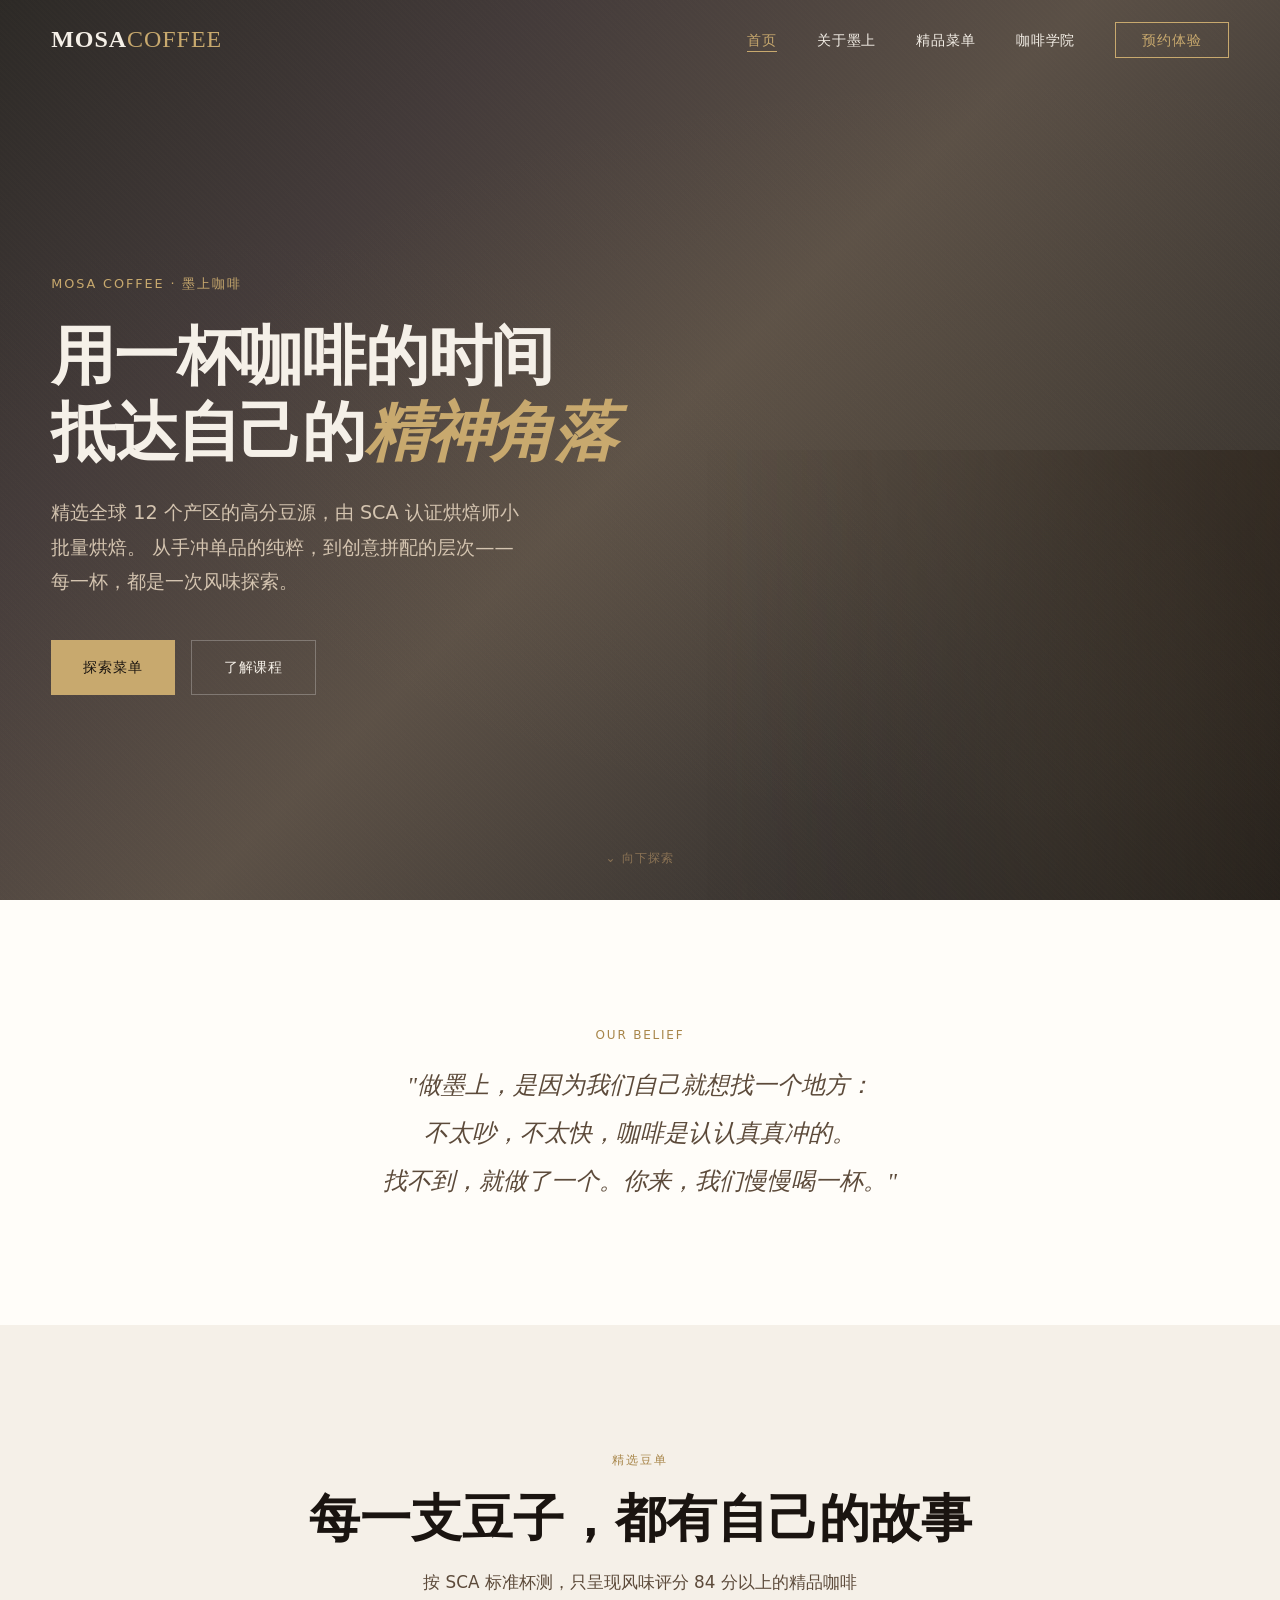
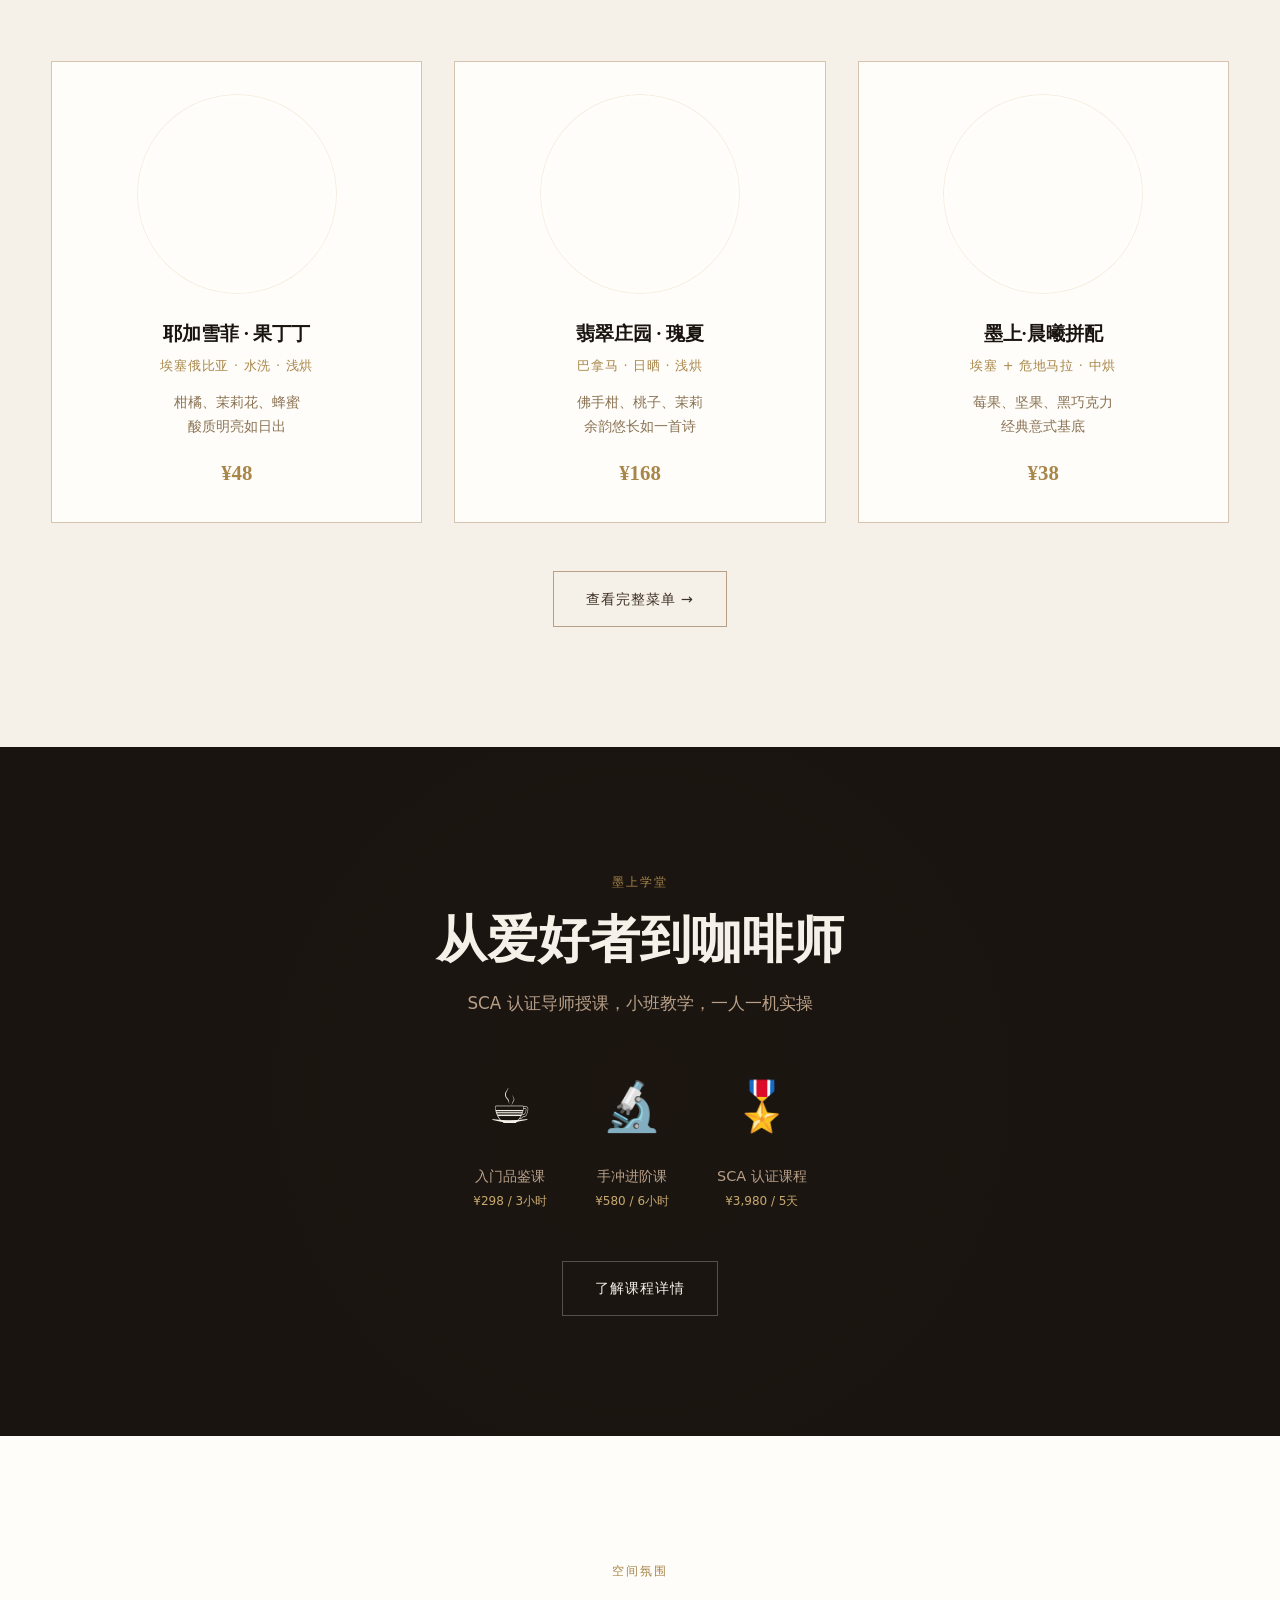
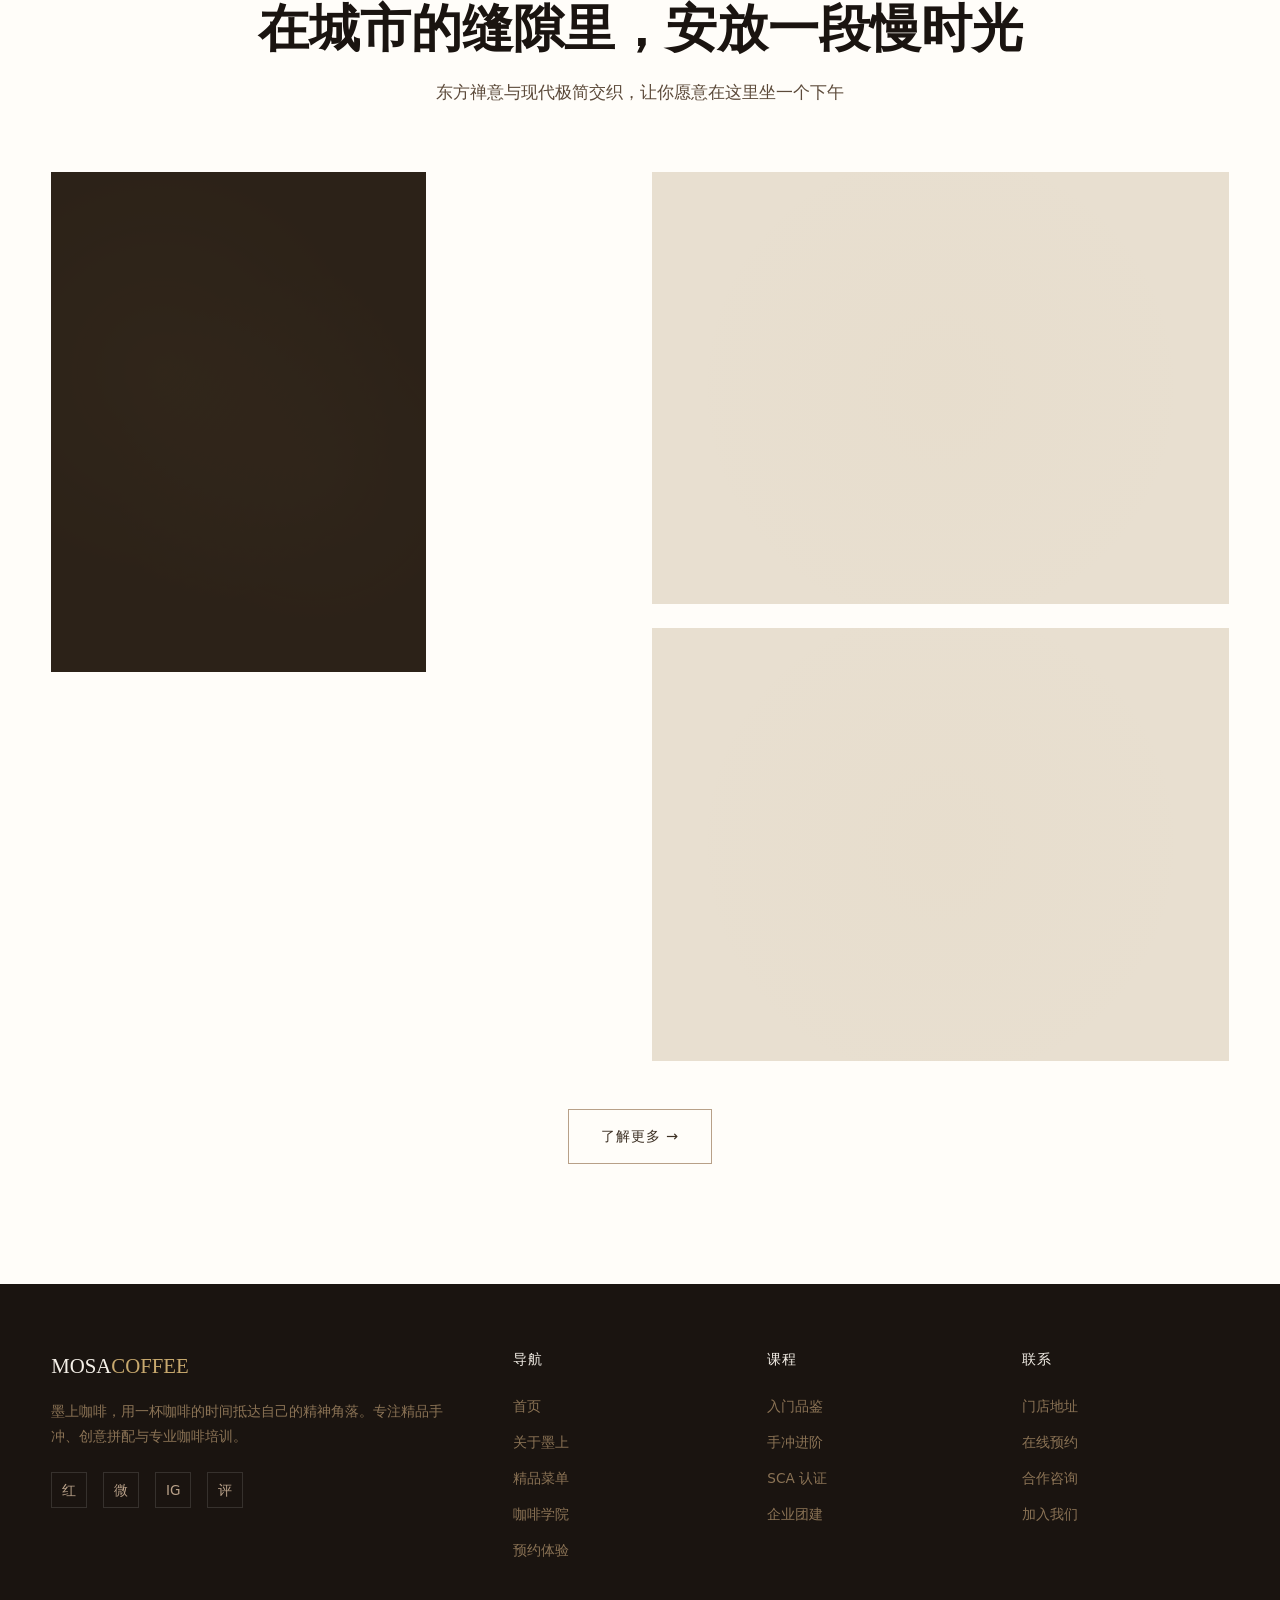
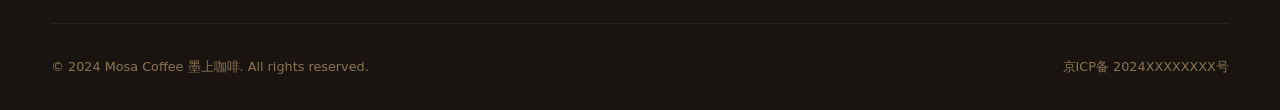
==== index.html @ c5d2b35f "墨上咖啡官网 - 基础版上线" ====
<!DOCTYPE html>
<html lang="zh-CN">
<head>
<meta charset="UTF-8">
<meta name="viewport" content="width=device-width, initial-scale=1.0">
<title>墨上咖啡 Mosa Coffee | 精品手冲 · 咖啡培训</title>
<meta name="description" content="墨上咖啡 Mosa Coffee — 专注于手冲单品、精品拼配与专业咖啡培训的高端咖啡品牌。让时间有味道。">
<link rel="stylesheet" href="css/style.css?v=2">
<style>
/* ===== Hero (首页专属) ===== */
.hero {
  min-height: 100vh; display:flex; align-items:center;
  position: relative; overflow: hidden;
}
.hero-bg {
  position: absolute; inset:0;
  background:
    url('https://images.unsplash.com/photo-1501339847302-ac426a4a7cbb?w=1600&q=80&auto=format&fit=crop') center/cover no-repeat;
}
.hero-bg::after {
  content: ''; position: absolute; inset:0;
  background:
    radial-gradient(ellipse at 80% 50%, rgba(200,169,110,0.06) 0%, transparent 60%),
    radial-gradient(ellipse at 20% 80%, rgba(139,115,85,0.04) 0%, transparent 50%),
    linear-gradient(135deg, rgba(15,12,9,0.88) 0%, rgba(26,16,16,0.82) 25%, rgba(44,31,20,0.78) 50%, rgba(26,20,16,0.85) 75%, rgba(15,12,9,0.9) 100%);
}
.hero-pattern {
  position: absolute; inset:0; opacity:0.03;
  background: repeating-linear-gradient(45deg, transparent, transparent 2px, rgba(200,169,110,0.4) 2px, rgba(200,169,110,0.4) 4px);
}
.hero-accent {
  position: absolute; right:-5%; top:50%; transform:translateY(-50%);
  width: 50%; height: 80%;
  background:
    radial-gradient(ellipse at center, rgba(200,169,110,0.12) 0%, transparent 70%),
    linear-gradient(180deg, rgba(44,34,24,0.8) 0%, rgba(26,20,16,0.4) 100%);
  mask-image: linear-gradient(to left, rgba(0,0,0,0.8) 0%, rgba(0,0,0,0.2) 60%, transparent 100%);
  -webkit-mask-image: linear-gradient(to left, rgba(0,0,0,0.8) 0%, rgba(0,0,0,0.2) 60%, transparent 100%);
}
.hero-content {
  position: relative; z-index:2;
  width: var(--content-width); margin:0 auto;
  padding: 8rem 0 4rem;
}
.hero-eyebrow {
  display:inline-block; font-size: 0.8rem; letter-spacing:0.15em;
  color: var(--gold); text-transform: uppercase;
  margin-bottom: 1.5rem; font-weight: 500;
}
.hero-title { color: var(--cream); margin-bottom: 1.5rem; max-width: 700px; }
.hero-title em { font-style: italic; color: var(--gold); }
.hero-desc {
  color: var(--brown-200); font-size: clamp(1rem, 1.5vw, 1.2rem);
  max-width: 480px; margin-bottom: 2.5rem; font-weight: 300; line-height: 1.8;
}
.hero-buttons { display:flex; gap:1rem; flex-wrap:wrap; }
.hero-scroll {
  position: absolute; bottom:2rem; left:50%; transform:translateX(-50%);
  color: var(--brown-400); font-size: 0.75rem; letter-spacing:0.1em;
  animation: float 2s ease-in-out infinite; text-decoration: none; cursor: pointer;
}
@keyframes float {
  0%,100% { transform:translateX(-50%) translateY(0); }
  50% { transform:translateX(-50%) translateY(-8px); }
}

/* ===== 品牌三行 ===== */
.belief { background: var(--white); text-align:center; }
.belief blockquote {
  max-width: 680px; margin:0 auto;
  font-family: Georgia, 'Times New Roman', '宋体', serif;
  font-size: clamp(1.2rem, 2vw, 1.5rem);
  color: var(--brown-600); line-height: 2;
  font-style: italic;
}

/* ===== 精选豆单 ===== */
.featured-beans { background: var(--cream); }
.bean-card {
  background: var(--white); border: 1px solid var(--brown-200);
  padding: 2rem; transition: var(--transition); text-align: center;
}
.bean-card:hover { border-color: var(--gold); transform: translateY(-6px); box-shadow: 0 20px 50px rgba(0,0,0,0.08); }
.bean-visual {
  width: 100%; aspect-ratio: 1; max-width: 200px; margin:0 auto 1.5rem;
  border-radius: 50%; position: relative; overflow: hidden;
  background-size: cover; background-position: center;
}
.bean-visual::after {
  content: ''; position: absolute; inset:0;
  border-radius: 50%;
  box-shadow: inset 0 0 0 1px rgba(200,169,110,0.2), inset 0 0 0 4px rgba(255,255,255,0.3);
}
.bean-visual.v1 { background-image: url('https://images.unsplash.com/photo-1559056199-641a0ac8b55e?w=400&q=80'); }
.bean-visual.v2 { background-image: url('https://images.unsplash.com/photo-1611854779393-1b2da9d400fe?w=400&q=80'); }
.bean-visual.v3 { background-image: url('https://images.unsplash.com/photo-1511537190424-bbbab87ac5eb?w=400&q=80'); }
.bean-name { font-family: Georgia, 'Times New Roman', serif; font-size: 1.2rem; font-weight:600; color: var(--brown-900); margin-bottom:0.3rem; }
.bean-origin { font-size:0.8rem; color: var(--gold-dark); letter-spacing:0.06em; margin-bottom:0.8rem; text-transform:uppercase; }
.bean-notes { font-size:0.9rem; color: var(--text-muted); line-height:1.7; }
.bean-price { font-family: Georgia, serif; font-size: 1.3rem; color: var(--gold-dark); margin-top:1rem; font-weight:600; }

/* ===== 学堂预览 ===== */
.edu-preview { background: var(--brown-900); color: var(--cream); position:relative; overflow:hidden; text-align:center; }
.edu-preview::before {
  content: ''; position: absolute; inset:0; opacity:0.03;
  background: radial-gradient(circle at 50% 50%, rgba(200,169,110,0.3) 0%, transparent 70%);
}
.edu-features {
  display: flex; gap:3rem; justify-content:center; flex-wrap:wrap;
  margin: 3rem 0; position: relative; z-index:1;
}
.edu-feature {
  text-align: center;
}
.edu-feature-icon { font-size: 3rem; margin-bottom: 1rem; }
.edu-feature-label { color: var(--brown-300); font-size: 0.9rem; }

/* ===== 空间预览 ===== */
.space-preview .space-grid {
  display: grid; grid-template-columns: 1fr 1fr; gap: 1.5rem; margin-top:3rem;
}
.space-main {
  grid-row: span 2; aspect-ratio: 3/4; max-height: 500px;
}
.space-side { aspect-ratio: 4/3; }
@media (max-width: 768px) {
  .hero-content { padding: 6rem 0 3rem; }
  .space-preview .space-grid { grid-template-columns: 1fr; }
}
</style>
</head>
<body>

<!-- Navigation -->
<nav class="nav" id="nav">
  <div class="nav-inner">
    <a href="index.html" class="nav-logo">MOSA<span>COFFEE</span></a>
    <ul class="nav-links" id="navLinks">
      <li><a href="index.html" class="active">首页</a></li>
      <li><a href="about.html">关于墨上</a></li>
      <li><a href="menu.html">精品菜单</a></li>
      <li><a href="courses.html">咖啡学院</a></li>
      <li><a href="contact.html" class="nav-cta">预约体验</a></li>
    </ul>
    <button class="menu-toggle" id="menuToggle" aria-label="菜单">
      <span></span><span></span><span></span>
    </button>
  </div>
</nav>

<!-- Hero -->
<section class="hero" id="home">
  <div class="hero-bg"></div>
  <div class="hero-pattern"></div>
  <div class="hero-accent parallax" data-speed="0.1"></div>
  <div class="hero-content">
    <p class="hero-eyebrow fade-up">MOSA COFFEE · 墨上咖啡</p>
    <h1 class="hero-title display fade-up">用一杯咖啡的时间<br>抵达自己的<em>精神角落</em></h1>
    <p class="hero-desc fade-up">
      精选全球 12 个产区的高分豆源，由 SCA 认证烘焙师小批量烘焙。
      从手冲单品的纯粹，到创意拼配的层次——每一杯，都是一次风味探索。
    </p>
    <div class="hero-buttons fade-up">
      <a href="menu.html" class="btn btn-primary">探索菜单</a>
      <a href="courses.html" class="btn btn-outline">了解课程</a>
    </div>
  </div>
  <a class="hero-scroll" onclick="document.getElementById('belief').scrollIntoView({behavior:'smooth'})">⌄ 向下探索</a>
</section>

<!-- 品牌三行 -->
<section class="section belief" id="belief">
  <div class="section-inner">
    <span class="section-label">Our Belief</span>
    <blockquote class="fade-up">
      "做墨上，是因为我们自己就想找一个地方：<br>不太吵，不太快，咖啡是认认真真冲的。<br>找不到，就做了一个。你来，我们慢慢喝一杯。"
    </blockquote>
  </div>
</section>

<!-- 精选豆单 -->
<section class="section featured-beans">
  <div class="section-inner">
    <div class="section-header">
      <span class="section-label">精选豆单</span>
      <h2 class="heading-1 section-title fade-up">每一支豆子，都有自己的故事</h2>
      <p class="section-desc fade-up">按 SCA 标准杯测，只呈现风味评分 84 分以上的精品咖啡</p>
    </div>
    <div class="grid-3 fade-up">
      <a href="menu.html" style="text-decoration:none;color:inherit;">
        <div class="bean-card">
          <div class="bean-visual v1"></div>
          <div class="bean-name">耶加雪菲 · 果丁丁</div>
          <div class="bean-origin">埃塞俄比亚 · 水洗 · 浅烘</div>
          <div class="bean-notes">柑橘、茉莉花、蜂蜜<br>酸质明亮如日出</div>
          <div class="bean-price">¥48</div>
        </div>
      </a>
      <a href="menu.html" style="text-decoration:none;color:inherit;">
        <div class="bean-card">
          <div class="bean-visual v2"></div>
          <div class="bean-name">翡翠庄园 · 瑰夏</div>
          <div class="bean-origin">巴拿马 · 日晒 · 浅烘</div>
          <div class="bean-notes">佛手柑、桃子、茉莉<br>余韵悠长如一首诗</div>
          <div class="bean-price">¥168</div>
        </div>
      </a>
      <a href="menu.html" style="text-decoration:none;color:inherit;">
        <div class="bean-card">
          <div class="bean-visual v3"></div>
          <div class="bean-name">墨上·晨曦拼配</div>
          <div class="bean-origin">埃塞 + 危地马拉 · 中烘</div>
          <div class="bean-notes">莓果、坚果、黑巧克力<br>经典意式基底</div>
          <div class="bean-price">¥38</div>
        </div>
      </a>
    </div>
    <div style="text-align:center;margin-top:3rem;" class="fade-up">
      <a href="menu.html" class="btn btn-outline-dark">查看完整菜单 →</a>
    </div>
  </div>
</section>

<!-- 学堂预览 -->
<section class="section edu-preview">
  <div class="section-inner" style="position:relative;z-index:1;">
    <span class="section-label">墨上学堂</span>
    <h2 class="heading-1 section-title fade-up" style="color:var(--cream);">从爱好者到咖啡师</h2>
    <p class="section-desc fade-up" style="color:var(--brown-300);margin:0 auto;">SCA 认证导师授课，小班教学，一人一机实操</p>
    <div class="edu-features fade-up">
      <div class="edu-feature">
        <div class="edu-feature-icon">☕</div>
        <div class="edu-feature-label">入门品鉴课<br><small style="color:var(--gold);">¥298 / 3小时</small></div>
      </div>
      <div class="edu-feature">
        <div class="edu-feature-icon">🔬</div>
        <div class="edu-feature-label">手冲进阶课<br><small style="color:var(--gold);">¥580 / 6小时</small></div>
      </div>
      <div class="edu-feature">
        <div class="edu-feature-icon">🎖️</div>
        <div class="edu-feature-label">SCA 认证课程<br><small style="color:var(--gold);">¥3,980 / 5天</small></div>
      </div>
    </div>
    <a href="courses.html" class="btn btn-outline fade-up">了解课程详情</a>
  </div>
</section>

<!-- 空间预览 -->
<section class="section space-preview">
  <div class="section-inner">
    <div class="section-header">
      <span class="section-label">空间氛围</span>
      <h2 class="heading-1 section-title fade-up">在城市的缝隙里，安放一段慢时光</h2>
      <p class="section-desc fade-up">东方禅意与现代极简交织，让你愿意在这里坐一个下午</p>
    </div>
    <div class="space-grid">
      <div class="space-main img-placeholder has-img fade-up" style="background-image: url('https://images.unsplash.com/photo-1554118811-1e0d58224f24?w=800&q=80&auto=format&fit=crop'); background-size:cover; background-position:center;"></div>
      <div class="space-side img-placeholder-light has-img fade-up" style="background-image: url('https://images.unsplash.com/photo-1511920170033-f8396924c348?w=600&q=80&auto=format&fit=crop'); background-size:cover; background-position:center;"></div>
      <div class="space-side img-placeholder-light has-img fade-up" style="background-image: url('https://images.unsplash.com/photo-1495474472287-4d71bcdd2085?w=600&q=80&auto=format&fit=crop'); background-size:cover; background-position:center;"></div>
    </div>
    <div style="text-align:center;margin-top:3rem;" class="fade-up">
      <a href="about.html" class="btn btn-outline-dark">了解更多 →</a>
    </div>
  </div>
</section>

<!-- Footer -->
<footer class="footer">
  <div class="footer-inner">
    <div class="footer-grid">
      <div>
        <div class="footer-brand">MOSA<span>COFFEE</span></div>
        <p class="footer-desc">墨上咖啡，用一杯咖啡的时间抵达自己的精神角落。专注精品手冲、创意拼配与专业咖啡培训。</p>
        <div class="footer-social">
          <a href="#" title="小红书">红</a>
          <a href="#" title="微信公众号">微</a>
          <a href="#" title="Instagram">IG</a>
          <a href="#" title="大众点评">评</a>
        </div>
      </div>
      <div class="footer-col">
        <h4>导航</h4>
        <a href="index.html">首页</a>
        <a href="about.html">关于墨上</a>
        <a href="menu.html">精品菜单</a>
        <a href="courses.html">咖啡学院</a>
        <a href="contact.html">预约体验</a>
      </div>
      <div class="footer-col">
        <h4>课程</h4>
        <a href="courses.html">入门品鉴</a>
        <a href="courses.html">手冲进阶</a>
        <a href="courses.html">SCA 认证</a>
        <a href="courses.html">企业团建</a>
      </div>
      <div class="footer-col">
        <h4>联系</h4>
        <a href="contact.html">门店地址</a>
        <a href="contact.html">在线预约</a>
        <a href="contact.html">合作咨询</a>
        <a href="#">加入我们</a>
      </div>
    </div>
    <div class="footer-bottom">
      <span>© 2024 Mosa Coffee 墨上咖啡. All rights reserved.</span>
      <span>京ICP备 2024XXXXXXXX号</span>
    </div>
  </div>
</footer>

<div class="toast" id="toast"></div>
<script src="js/main.js"></script>
</body>
</html>
---- css/style.css ----
/* ============================================
   墨上咖啡 Mosa Coffee — 共享样式
   基础版：全站5页，Unsplash 高质量图片 + CSS 回退
   ============================================ */

/* ===== Reset ===== */
*, *::before, *::after { margin:0; padding:0; box-sizing:border-box; }

:root {
  --cream: #F5F0E8;
  --cream-dark: #E8DFD0;
  --brown-950: #0F0C09;
  --brown-900: #1A1410;
  --brown-800: #2C2218;
  --brown-700: #3D3024;
  --brown-600: #5C4A3A;
  --brown-400: #8B7355;
  --brown-300: #B8A088;
  --brown-200: #D4C4B0;
  --gold: #C8A96E;
  --gold-light: #DFC896;
  --gold-dark: #A8864A;
  --white: #FFFDF9;
  --text-primary: #1A1410;
  --text-secondary: #5C4A3A;
  --text-muted: #8B7355;
  --text-light: #B8A088;
  --transition: 0.4s cubic-bezier(0.25, 0.1, 0.25, 1);
  --transition-slow: 0.7s cubic-bezier(0.25, 0.1, 0.25, 1);
  --content-width: min(92vw, 1200px);
  --section-gap: clamp(60px, 10vw, 120px);
}

html { scroll-behavior:smooth; font-size:16px; }

body {
  font-family: 'PingFang SC', 'Microsoft YaHei', 'Hiragino Sans GB', system-ui, -apple-system, sans-serif;
  background: var(--white);
  color: var(--text-primary);
  line-height: 1.7;
  overflow-x: hidden;
  -webkit-font-smoothing: antialiased;
}

/* ===== Typography ===== */
.display { font-family: Georgia, 'Times New Roman', '宋体', serif; font-weight: 600; font-size: clamp(2.5rem, 5vw, 4.5rem); line-height:1.2; letter-spacing:-0.02em; }
.heading-1 { font-family: Georgia, 'Times New Roman', '宋体', serif; font-weight: 600; font-size: clamp(2rem, 4vw, 3.2rem); line-height:1.25; }
.heading-2 { font-family: Georgia, 'Times New Roman', '宋体', serif; font-weight: 600; font-size: clamp(1.5rem, 3vw, 2.2rem); line-height:1.3; }
.heading-3 { font-family: 'PingFang SC', 'Microsoft YaHei', system-ui, sans-serif; font-weight: 500; font-size: 1.05rem; letter-spacing:0.08em; text-transform:uppercase; color: var(--brown-400); }
.accent { color: var(--gold); }
.text-muted { color: var(--text-muted); }

/* ===== Section Common ===== */
.section { padding: var(--section-gap) 0; }
.section-inner { width: var(--content-width); margin:0 auto; }
.section-label {
  display:inline-block;
  font-size: 0.75rem; letter-spacing:0.15em; color: var(--gold-dark);
  text-transform: uppercase; font-weight: 500; margin-bottom: 1rem;
}
.section-title { margin-bottom: 1rem; color: var(--brown-900); }
.section-desc {
  color: var(--text-secondary);
  max-width: 560px; font-size: 1.05rem; font-weight: 300; line-height: 1.8;
}
.section-header { text-align:center; margin-bottom: 4rem; }
.section-header .section-desc { margin:0 auto; }

/* ===== Buttons ===== */
.btn {
  display:inline-flex; align-items:center; gap:0.5rem;
  padding: 0.9rem 2rem; font-size: 0.9rem; font-weight: 500;
  letter-spacing: 0.06em; text-decoration: none; cursor: pointer;
  transition: var(--transition); border: none; font-family: inherit;
}
.btn-primary { background: var(--gold); color: var(--brown-900); }
.btn-primary:hover { background: var(--gold-light); transform: translateY(-2px); box-shadow:0 8px 30px rgba(200,169,110,0.3); }
.btn-outline { background: transparent; color: var(--cream); border: 1px solid rgba(255,255,255,0.25); }
.btn-outline:hover { border-color: var(--gold); color: var(--gold); transform: translateY(-2px); }
.btn-outline-dark { background: transparent; color: var(--brown-700); border: 1px solid var(--brown-300); }
.btn-outline-dark:hover { border-color: var(--gold); color: var(--gold-dark); transform: translateY(-2px); }

/* ===== Navigation ===== */
.nav {
  position: fixed; top:0; left:0; right:0; z-index:1000;
  padding: 1.2rem 0; transition: var(--transition);
}
.nav.scrolled {
  background: rgba(26,20,16,0.95);
  backdrop-filter: blur(20px);
  padding: 0.7rem 0;
  box-shadow: 0 1px 0 rgba(255,255,255,0.06);
}
.nav-inner {
  width: var(--content-width); margin:0 auto;
  display:flex; align-items:center; justify-content:space-between;
}
.nav-logo {
  font-family: Georgia, 'Times New Roman', '宋体', serif;
  font-size: 1.5rem; font-weight: 600; color: var(--cream);
  text-decoration: none; letter-spacing: 0.04em; transition: var(--transition);
}
.nav-logo span { color: var(--gold); font-weight: 400; }
.nav-links { display:flex; gap:2.5rem; list-style:none; align-items:center; }
.nav-links a {
  color: var(--cream); text-decoration: none;
  font-size: 0.9rem; font-weight: 400; letter-spacing: 0.06em;
  transition: var(--transition); position: relative;
}
.nav-links a::after {
  content: ''; position: absolute; bottom: -4px; left:0; width:0; height:1px;
  background: var(--gold); transition: var(--transition);
}
.nav-links a:hover { color: var(--gold); }
.nav-links a:hover::after { width: 100%; }
.nav-links a.active { color: var(--gold); }
.nav-links a.active::after { width: 100%; }
.nav-cta {
  padding: 0.55rem 1.6rem; border: 1px solid var(--gold);
  color: var(--gold) !important; font-size: 0.85rem !important;
  letter-spacing: 0.08em !important; transition: var(--transition); cursor: pointer;
}
.nav-cta:hover { background: var(--gold) !important; color: var(--brown-900) !important; }
.nav-cta::after { display: none !important; }
.menu-toggle { display:none; background:none; border:none; cursor:pointer; padding:0.5rem; flex-direction:column; gap:5px; }
.menu-toggle span { display:block; width:24px; height:1.5px; background: var(--cream); transition: var(--transition); }

/* ===== Footer ===== */
.footer {
  background: var(--brown-900); color: var(--brown-400);
  padding: 4rem 0 2rem;
}
.footer-inner { width: var(--content-width); margin:0 auto; }
.footer-grid {
  display: grid; grid-template-columns: 2fr 1fr 1fr 1fr;
  gap: 3rem; margin-bottom: 3rem;
}
.footer-brand { font-family: Georgia, 'Times New Roman', '宋体', serif; font-size: 1.3rem; color: var(--cream); margin-bottom:1rem; }
.footer-brand span { color: var(--gold); }
.footer-desc { font-size:0.85rem; line-height:1.8; margin-bottom:1.5rem; }
.footer-social { display:flex; gap:1rem; }
.footer-social a {
  width: 36px; height: 36px; display:flex; align-items:center; justify-content:center;
  border: 1px solid rgba(255,255,255,0.12); color: var(--brown-300);
  text-decoration: none; font-size: 0.85rem; transition: var(--transition);
}
.footer-social a:hover { border-color: var(--gold); color: var(--gold); }
.footer-col h4 { color: var(--cream); font-size:0.85rem; letter-spacing:0.08em; margin-bottom:1.5rem; text-transform:uppercase; font-weight:500; }
.footer-col a { display:block; color: var(--brown-400); text-decoration:none; font-size:0.85rem; margin-bottom:0.8rem; transition:var(--transition); }
.footer-col a:hover { color: var(--gold); }
.footer-bottom {
  padding-top: 2rem; border-top: 1px solid rgba(255,255,255,0.06);
  display:flex; justify-content:space-between; font-size: 0.8rem; flex-wrap:wrap; gap:1rem;
}

/* ===== Toast ===== */
.toast {
  position: fixed; bottom:2rem; right:2rem; z-index:9999;
  background: var(--brown-900); color: var(--cream);
  padding: 1rem 2rem; font-size: 0.9rem;
  transform: translateY(100px); opacity: 0;
  transition: var(--transition);
}
.toast.show { transform: translateY(0); opacity: 1; }

/* ===== Animations ===== */
.fade-up {
  opacity: 0; transform: translateY(30px);
  transition: var(--transition-slow);
}
.fade-up.visible { opacity: 1; transform: translateY(0); }

/* ===== CSS Background Textures (替代Unsplash图片) ===== */
.bg-dark-warm {
  background: linear-gradient(135deg, var(--brown-950) 0%, #1A1010 25%, #2C1F14 50%, #1A1410 75%, var(--brown-950) 100%);
}
.bg-coffee-texture {
  background:
    radial-gradient(ellipse at 20% 50%, rgba(200,169,110,0.08) 0%, transparent 50%),
    radial-gradient(ellipse at 80% 20%, rgba(139,115,85,0.06) 0%, transparent 50%),
    linear-gradient(180deg, var(--brown-900) 0%, #2C1F14 40%, #3D2B1A 100%);
}
.bg-paper {
  background:
    linear-gradient(0deg, rgba(200,169,110,0.03) 1px, transparent 1px),
    linear-gradient(90deg, rgba(200,169,110,0.03) 1px, transparent 1px),
    var(--cream);
  background-size: 40px 40px;
}
.bg-cream-gradient {
  background: linear-gradient(180deg, var(--white) 0%, var(--cream) 50%, var(--cream-dark) 100%);
}
.bg-card {
  background: linear-gradient(135deg, rgba(26,20,16,0.03) 0%, rgba(200,169,110,0.05) 100%);
  border: 1px solid var(--brown-200);
}
/* ===== 图片容器（Unsplash + CSS 回退） ===== */
.bg-img { background-size: cover; background-position: center; background-repeat: no-repeat; }

.img-placeholder {
  background:
    linear-gradient(135deg, var(--brown-600) 0%, var(--brown-700) 30%, var(--brown-800) 60%, var(--brown-900) 100%);
  position: relative; overflow: hidden;
}
.img-placeholder::after {
  content: ''; position: absolute; inset:0; pointer-events: none;
  background:
    radial-gradient(circle at 30% 40%, rgba(200,169,110,0.2) 0%, transparent 60%),
    radial-gradient(circle at 70% 60%, rgba(180,150,120,0.15) 0%, transparent 50%);
}
/* 当设置了真实图片时，隐藏渐变叠加层 */
.img-placeholder.has-img { background: var(--brown-800); }
.img-placeholder.has-img::after { opacity: 0.15; }

.img-placeholder-light {
  background: linear-gradient(135deg, var(--cream-dark) 0%, var(--brown-200) 50%, var(--cream) 100%);
  position: relative; overflow: hidden;
}
.img-placeholder-light::after {
  content: ''; position: absolute; inset:0; pointer-events: none;
  background: radial-gradient(circle at 50% 50%, rgba(200,169,110,0.3) 0%, transparent 70%);
}
.img-placeholder-light.has-img { background: var(--cream-dark); }
.img-placeholder-light.has-img::after { opacity: 0.1; }

/* ===== 页面 Hero 图片背景变体 ===== */
.page-hero-img {
  position: absolute; inset:0; opacity: 0.18;
  background-size: cover; background-position: center;
  filter: grayscale(30%);
}

/* ===== Page Hero (内页通用) ===== */
.page-hero {
  min-height: 50vh; display:flex; align-items:center;
  position: relative; overflow: hidden;
}
.page-hero-content {
  position: relative; z-index:2;
  width: var(--content-width); margin:0 auto;
  padding: 8rem 0 3rem; text-align: center;
}
.page-hero .hero-eyebrow {
  display:inline-block; font-size: 0.8rem; letter-spacing:0.15em; color: var(--gold);
  text-transform: uppercase; margin-bottom: 1.5rem; font-weight: 500;
}
.page-hero .hero-title { color: var(--cream); margin-bottom: 1rem; }
.page-hero .hero-desc {
  color: var(--brown-200);
  font-size: clamp(1rem, 1.5vw, 1.2rem);
  max-width: 560px; margin:0 auto;
  font-weight: 300; line-height: 1.8;
}
.page-hero-bg {
  position: absolute; inset:0; opacity:0.04;
  background: repeating-linear-gradient(45deg, transparent, transparent 2px, rgba(200,169,110,0.3) 2px, rgba(200,169,110,0.3) 4px);
}

/* ===== Cards ===== */
.card {
  background: var(--white);
  border: 1px solid var(--brown-200);
  padding: 2rem; transition: var(--transition);
  position: relative; overflow: hidden;
}
.card:hover {
  border-color: var(--gold);
  transform: translateY(-4px);
  box-shadow: 0 20px 40px rgba(0,0,0,0.06);
}
.card-tag {
  font-size: 0.7rem; padding: 0.2rem 0.7rem; letter-spacing: 0.05em;
  border: 1px solid var(--brown-200); color: var(--brown-400);
  display: inline-block;
}

/* ===== Grids ===== */
.grid-2 { display: grid; grid-template-columns: 1fr 1fr; gap: clamp(2rem, 5vw, 4rem); align-items: center; }
.grid-3 { display: grid; grid-template-columns: repeat(auto-fit, minmax(300px, 1fr)); gap: 2rem; }
.grid-4 { display: grid; grid-template-columns: repeat(auto-fit, minmax(260px, 1fr)); gap: 2rem; }

/* ===== Responsive ===== */
@media (max-width: 768px) {
  .nav-links { display:none; }
  .menu-toggle { display:flex; }
  .nav-links.open {
    display:flex; flex-direction:column;
    position: absolute; top:100%; left:0; right:0;
    background: rgba(26,20,16,0.98);
    backdrop-filter: blur(20px);
    padding: 2rem; gap:1.5rem; text-align: center;
  }
  .grid-2 { grid-template-columns: 1fr; }
  .footer-grid { grid-template-columns: 1fr 1fr; gap:2rem; }
  .footer-bottom { flex-direction:column; text-align:center; }
  .page-hero { min-height: 40vh; }
  .page-hero-content { padding: 6rem 0 2rem; }
}
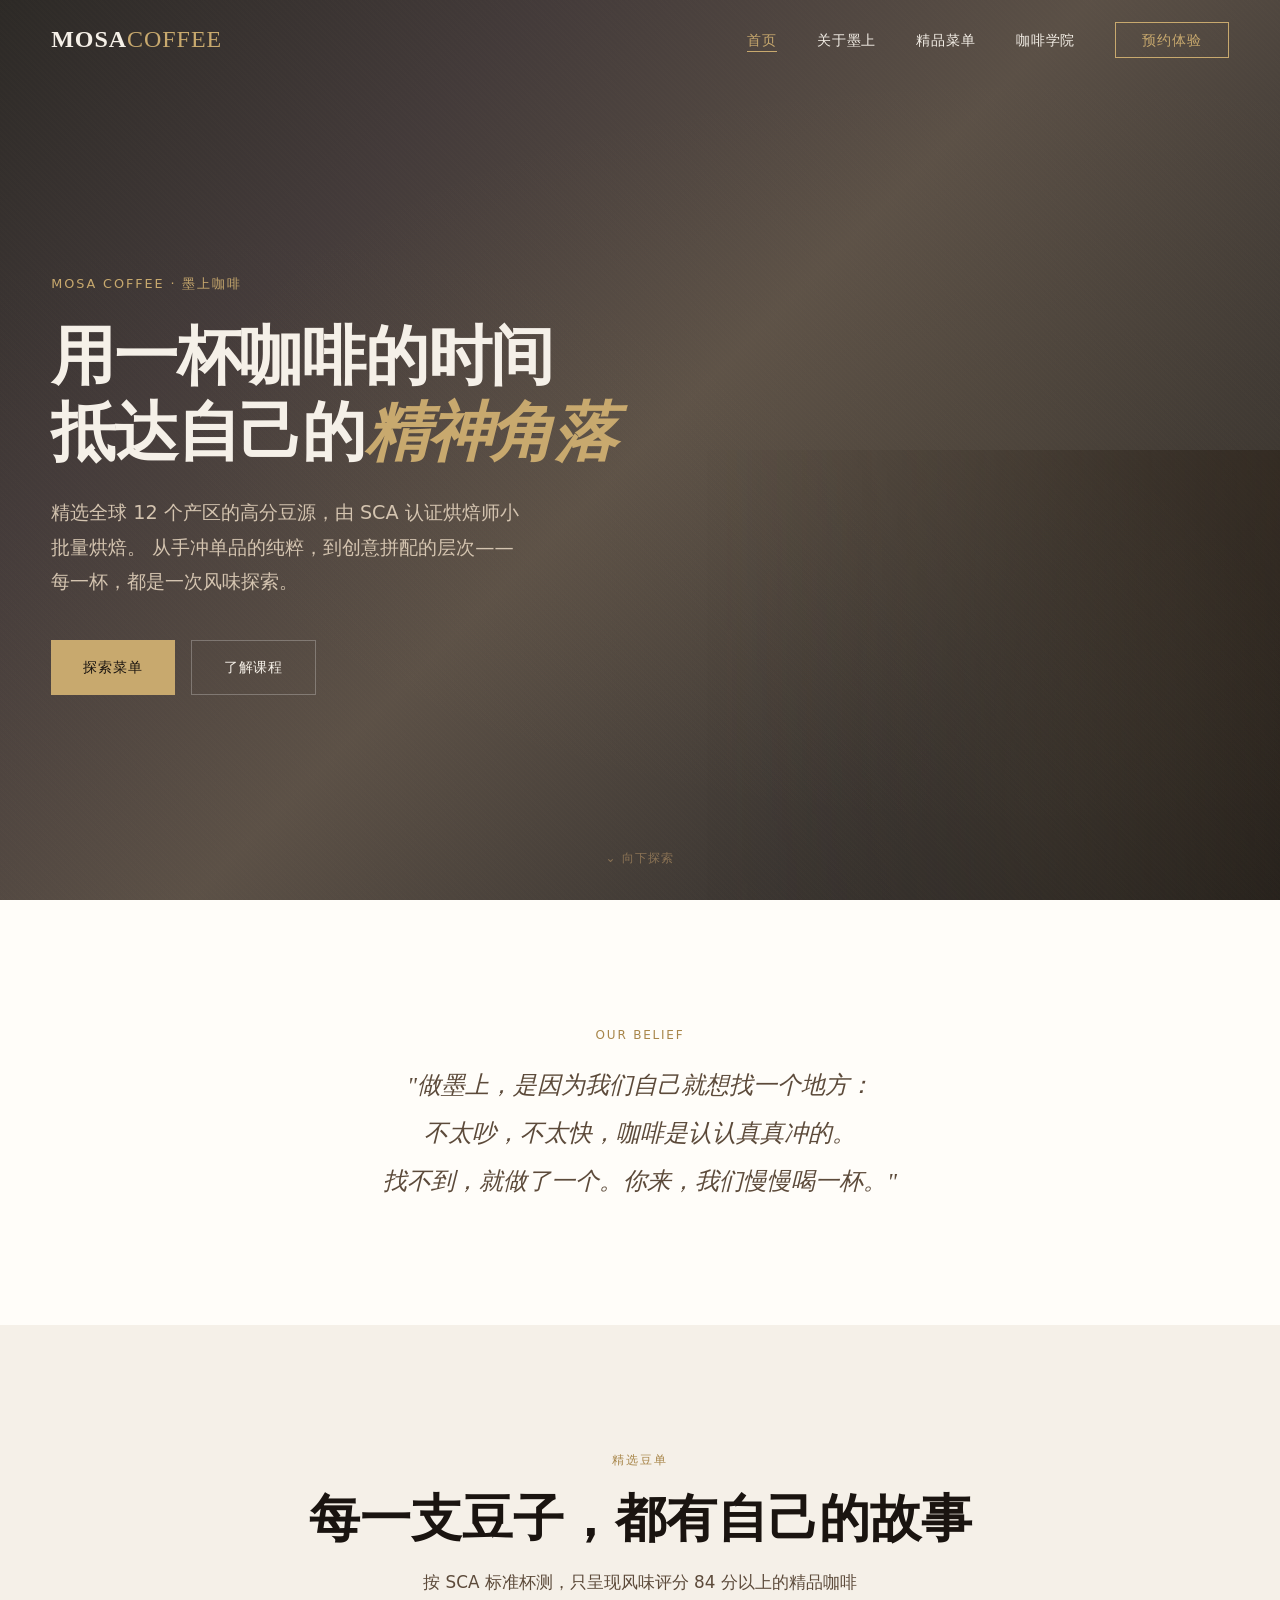
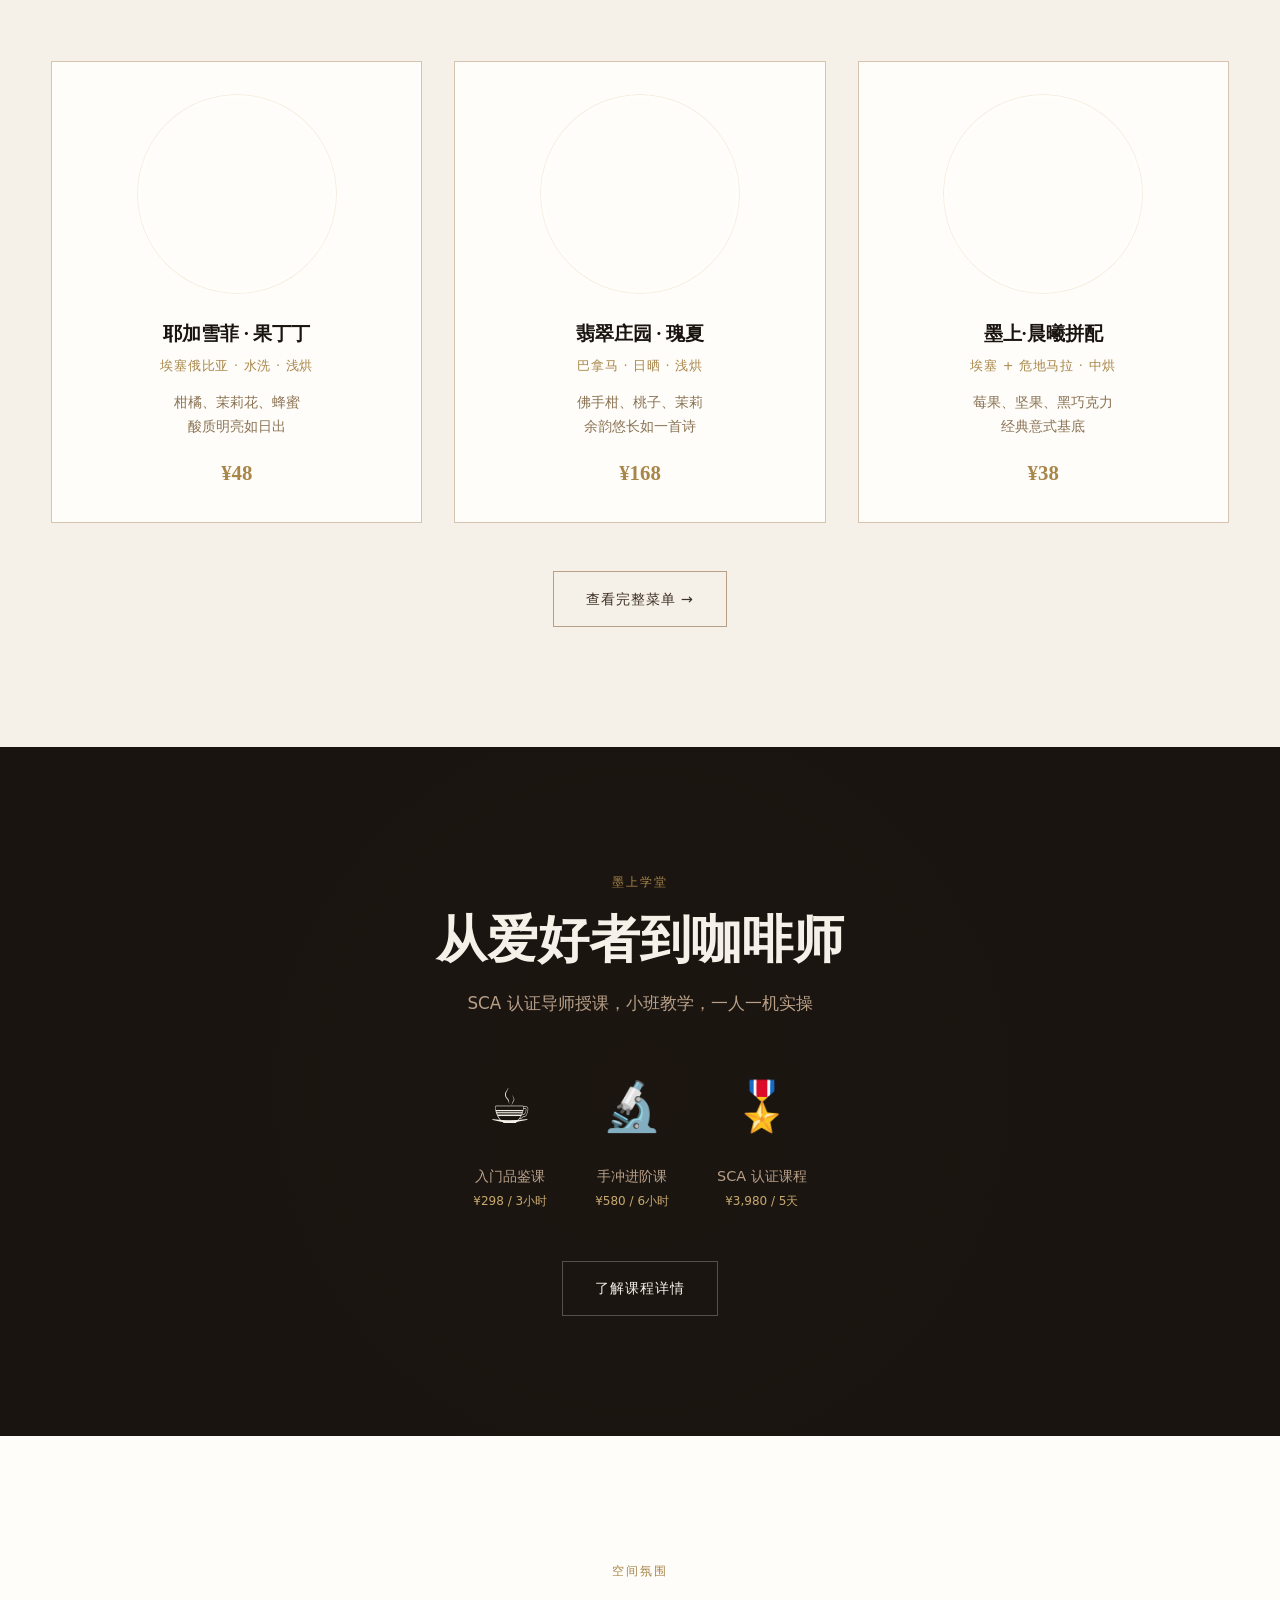
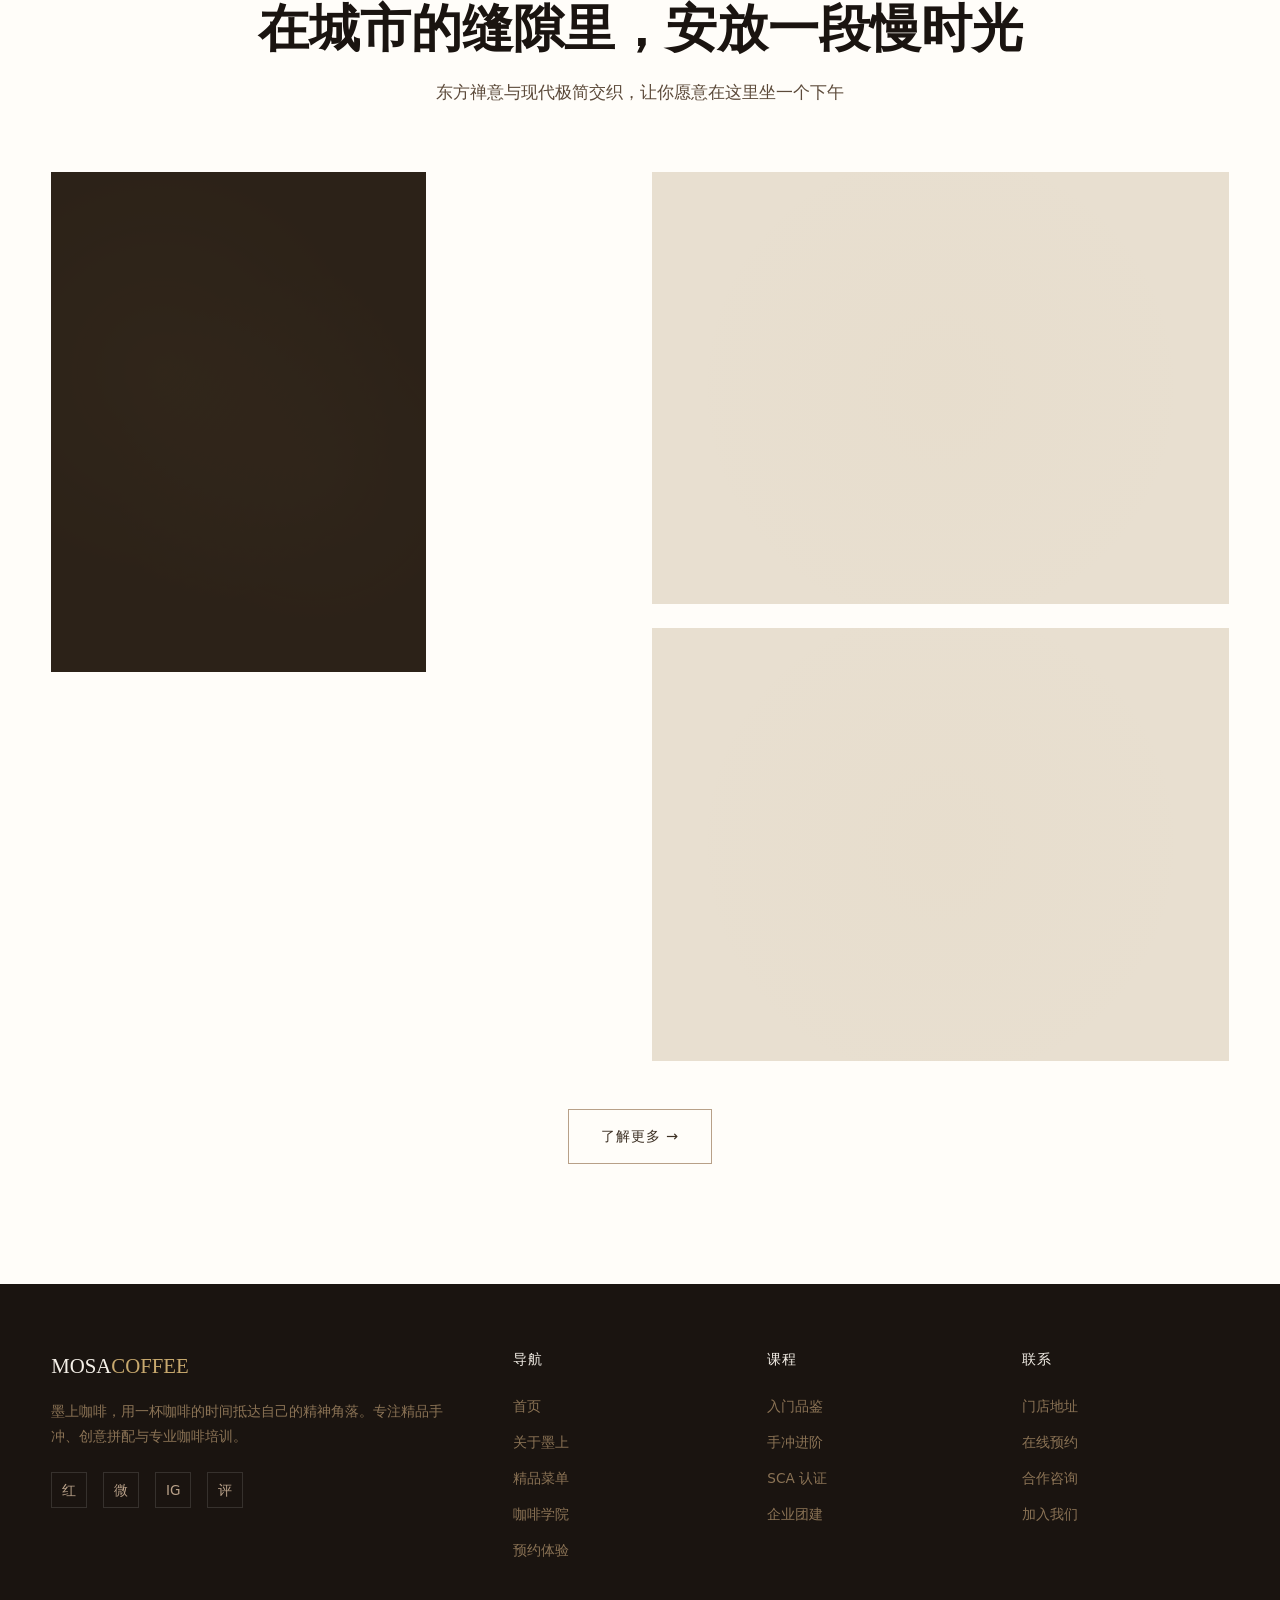
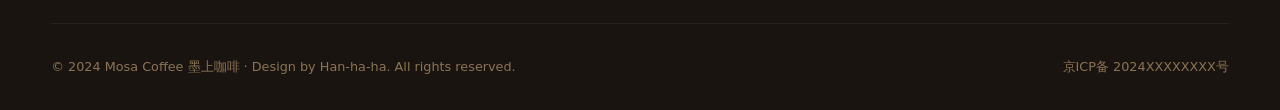
==== commit 7aca6376: "添加页脚署名、Meta作者标签、源码水印" ====
--- a/index.html
+++ b/index.html
@@ -4,7 +4,8 @@
 <meta charset="UTF-8">
 <meta name="viewport" content="width=device-width, initial-scale=1.0">
 <title>墨上咖啡 Mosa Coffee | 精品手冲 · 咖啡培训</title>
-<meta name="description" content="墨上咖啡 Mosa Coffee — 专注于手冲单品、精品拼配与专业咖啡培训的高端咖啡品牌。让时间有味道。">
+<meta name="author" content="Han-ha-ha" />
+  <meta name="description" content="墨上咖啡 Mosa Coffee — 专注于手冲单品、精品拼配与专业咖啡培训的高端咖啡品牌。让时间有味道。">
 <link rel="stylesheet" href="css/style.css?v=2">
 <style>
 /* ===== Hero (首页专属) ===== */
@@ -302,7 +303,7 @@
       </div>
     </div>
     <div class="footer-bottom">
-      <span>© 2024 Mosa Coffee 墨上咖啡. All rights reserved.</span>
+      <span>© 2024 Mosa Coffee 墨上咖啡 · Design by <a href="https://github.com/Han-ha-ha" style="color:var(--brown-400);text-decoration:none;">Han-ha-ha</a>. All rights reserved.</span>
       <span>京ICP备 2024XXXXXXXX号</span>
     </div>
   </div>
--- a/css/style.css
+++ b/css/style.css
@@ -1,6 +1,8 @@
 /* ============================================
    墨上咖啡 Mosa Coffee — 共享样式
+   作者: Han-ha-ha (https://github.com/Han-ha-ha)
    基础版：全站5页，Unsplash 高质量图片 + CSS 回退
+   未经授权不得用于商业用途
    ============================================ */
 
 /* ===== Reset ===== */
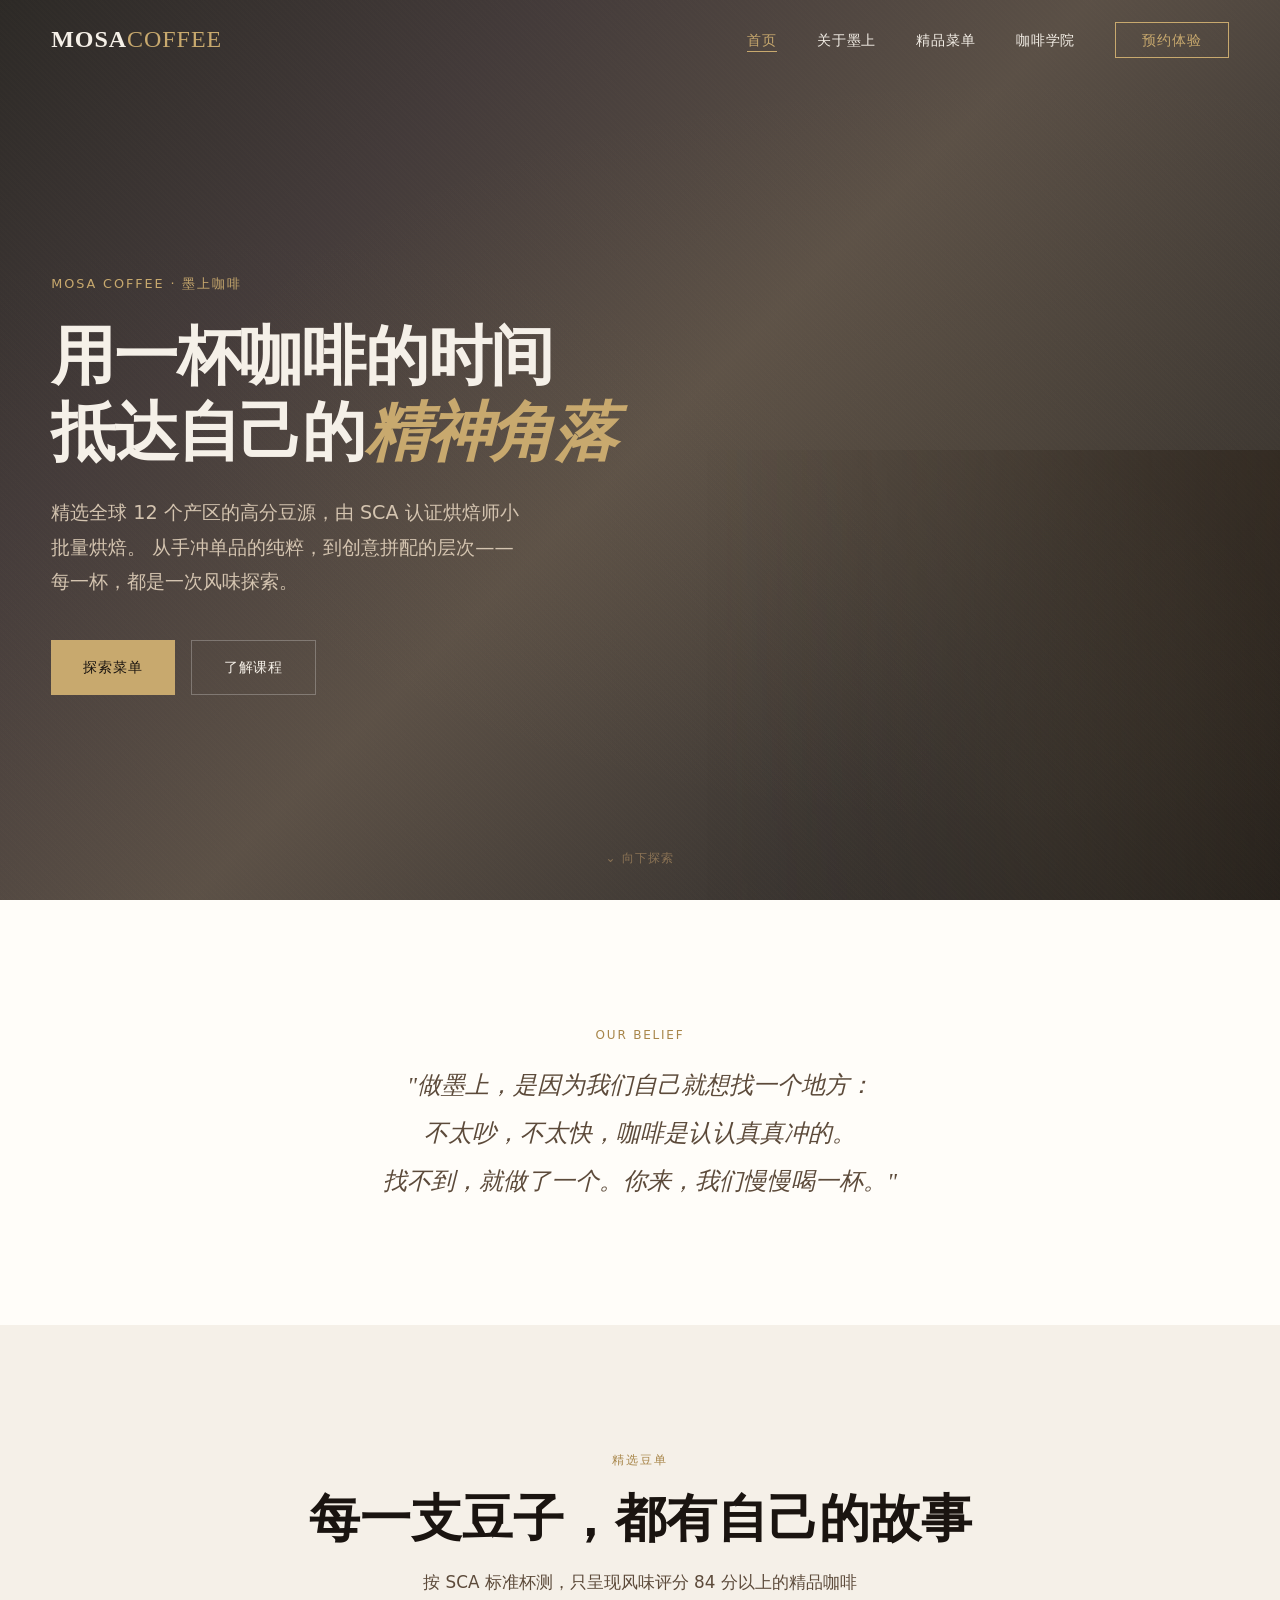
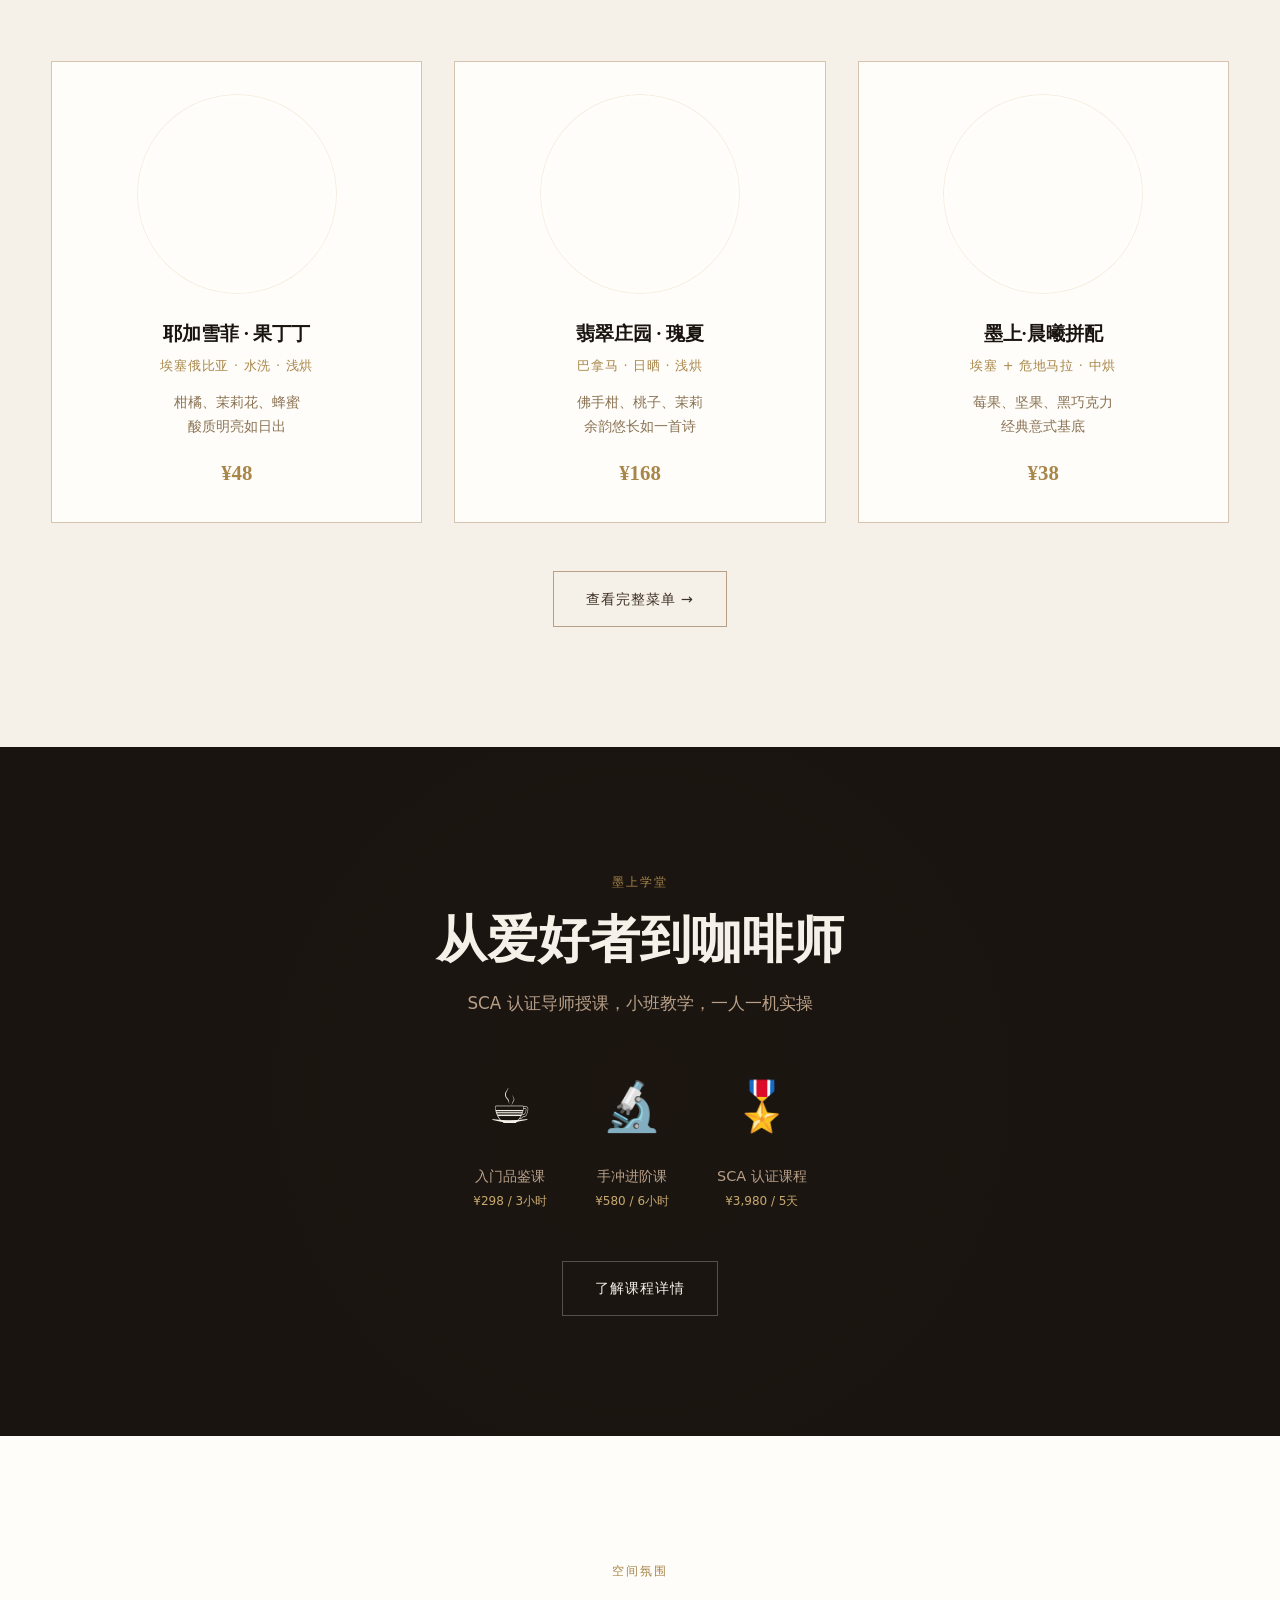
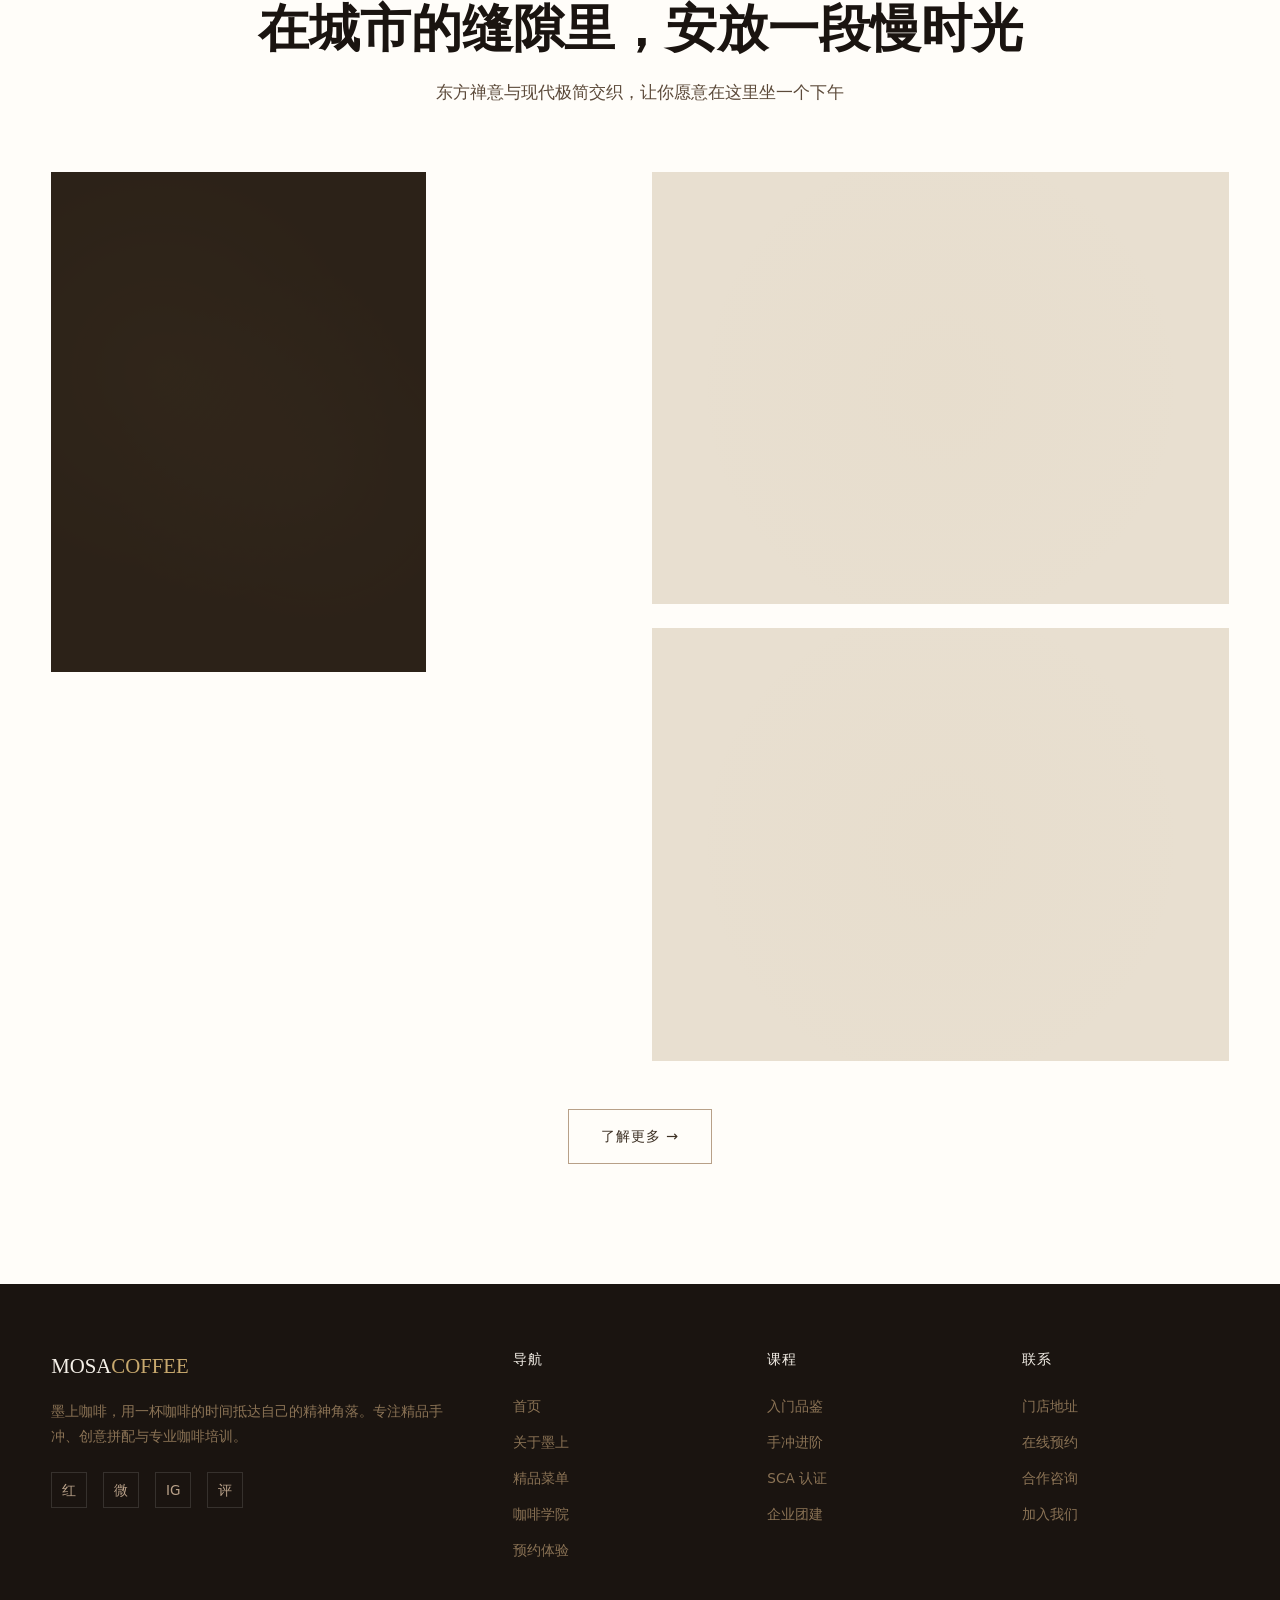
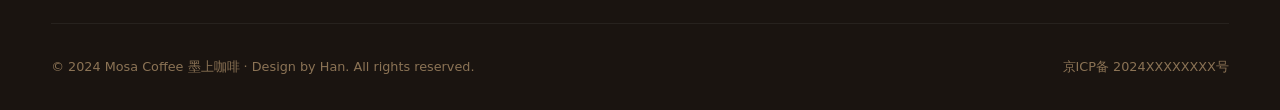
==== commit f264aaf7: "更新署名为 Han，添加邮箱联系方式" ====
--- a/index.html
+++ b/index.html
@@ -4,7 +4,7 @@
 <meta charset="UTF-8">
 <meta name="viewport" content="width=device-width, initial-scale=1.0">
 <title>墨上咖啡 Mosa Coffee | 精品手冲 · 咖啡培训</title>
-<meta name="author" content="Han-ha-ha" />
+<meta name="author" content="Han | 13531521167@163.com">
   <meta name="description" content="墨上咖啡 Mosa Coffee — 专注于手冲单品、精品拼配与专业咖啡培训的高端咖啡品牌。让时间有味道。">
 <link rel="stylesheet" href="css/style.css?v=2">
 <style>
@@ -303,7 +303,7 @@
       </div>
     </div>
     <div class="footer-bottom">
-      <span>© 2024 Mosa Coffee 墨上咖啡 · Design by <a href="https://github.com/Han-ha-ha" style="color:var(--brown-400);text-decoration:none;">Han-ha-ha</a>. All rights reserved.</span>
+      <span>© 2024 Mosa Coffee 墨上咖啡 · Design by <a href="mailto:13531521167@163.com" style="color:var(--brown-400);text-decoration:none;">Han</a>. All rights reserved.</span>
       <span>京ICP备 2024XXXXXXXX号</span>
     </div>
   </div>
--- a/css/style.css
+++ b/css/style.css
@@ -1,6 +1,6 @@
 /* ============================================
    墨上咖啡 Mosa Coffee — 共享样式
-   作者: Han-ha-ha (https://github.com/Han-ha-ha)
+   作者: Han | 13531521167@163.com
    基础版：全站5页，Unsplash 高质量图片 + CSS 回退
    未经授权不得用于商业用途
    ============================================ */
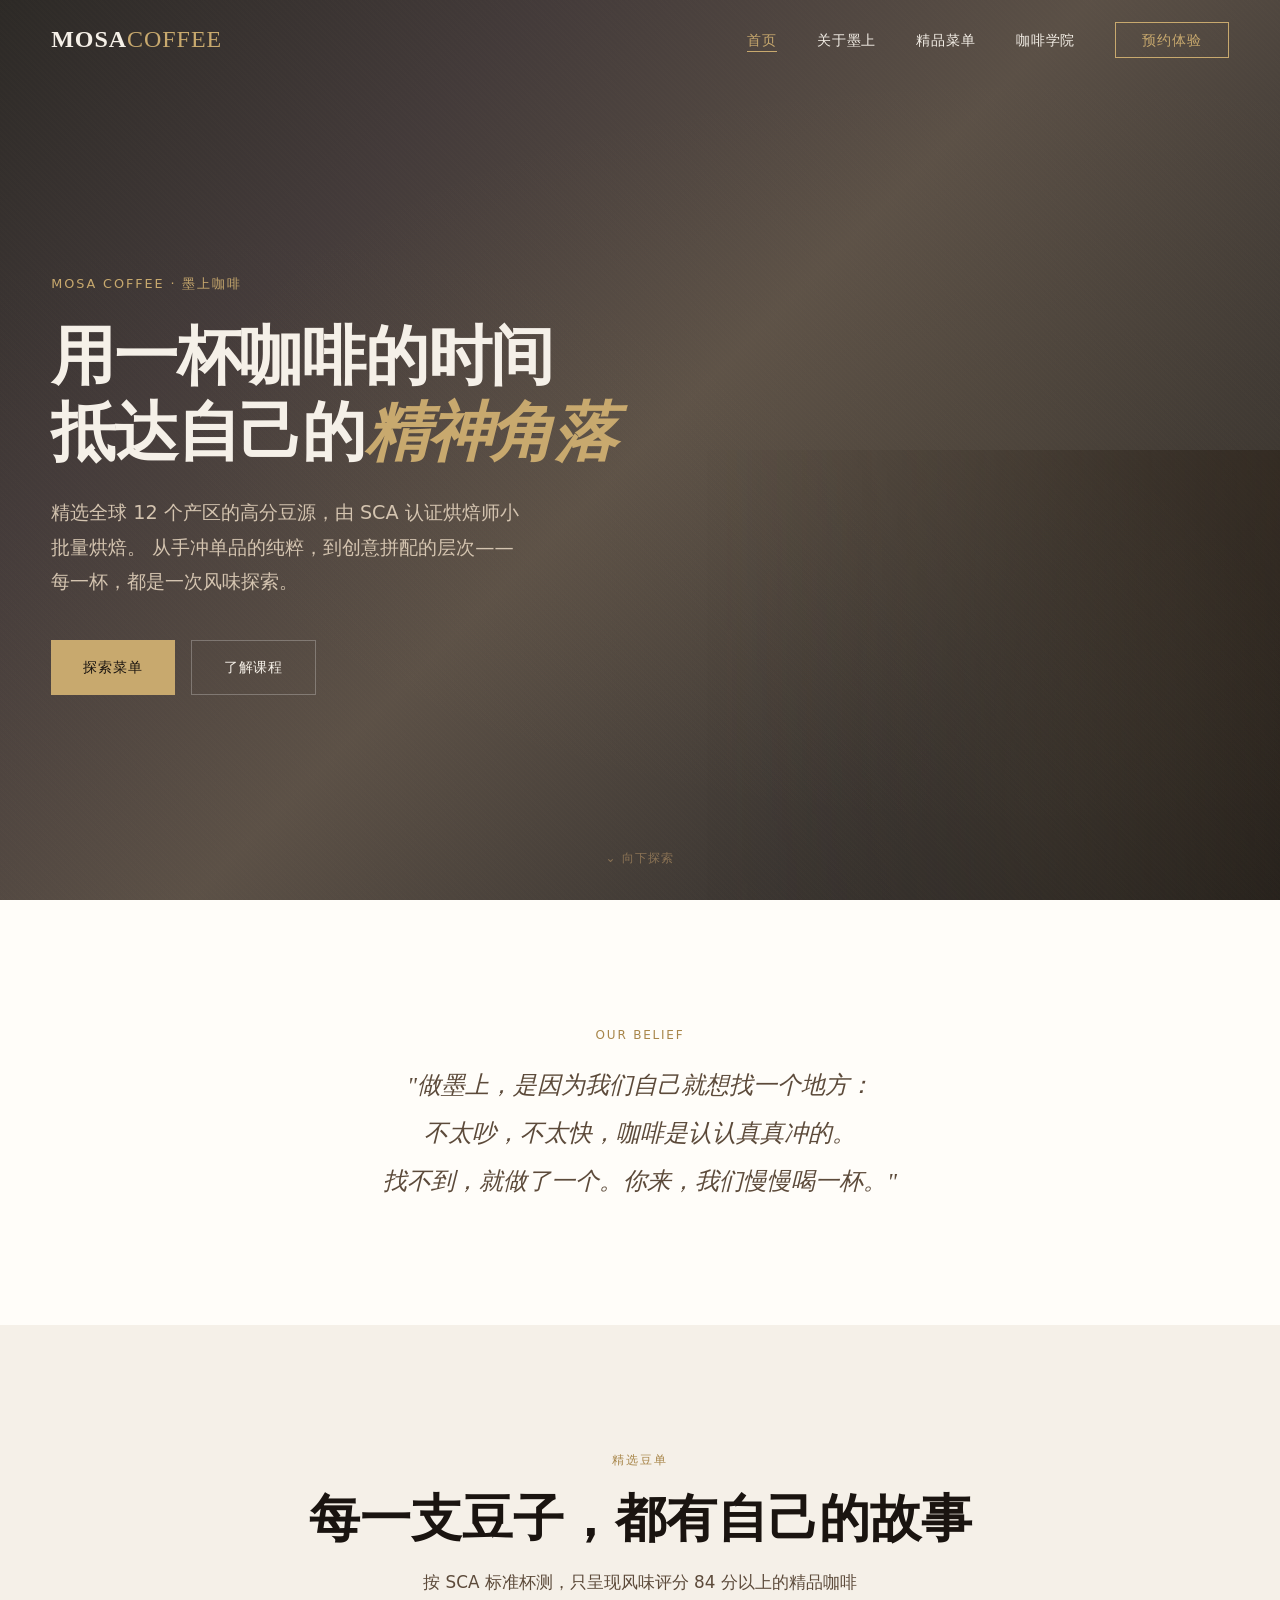
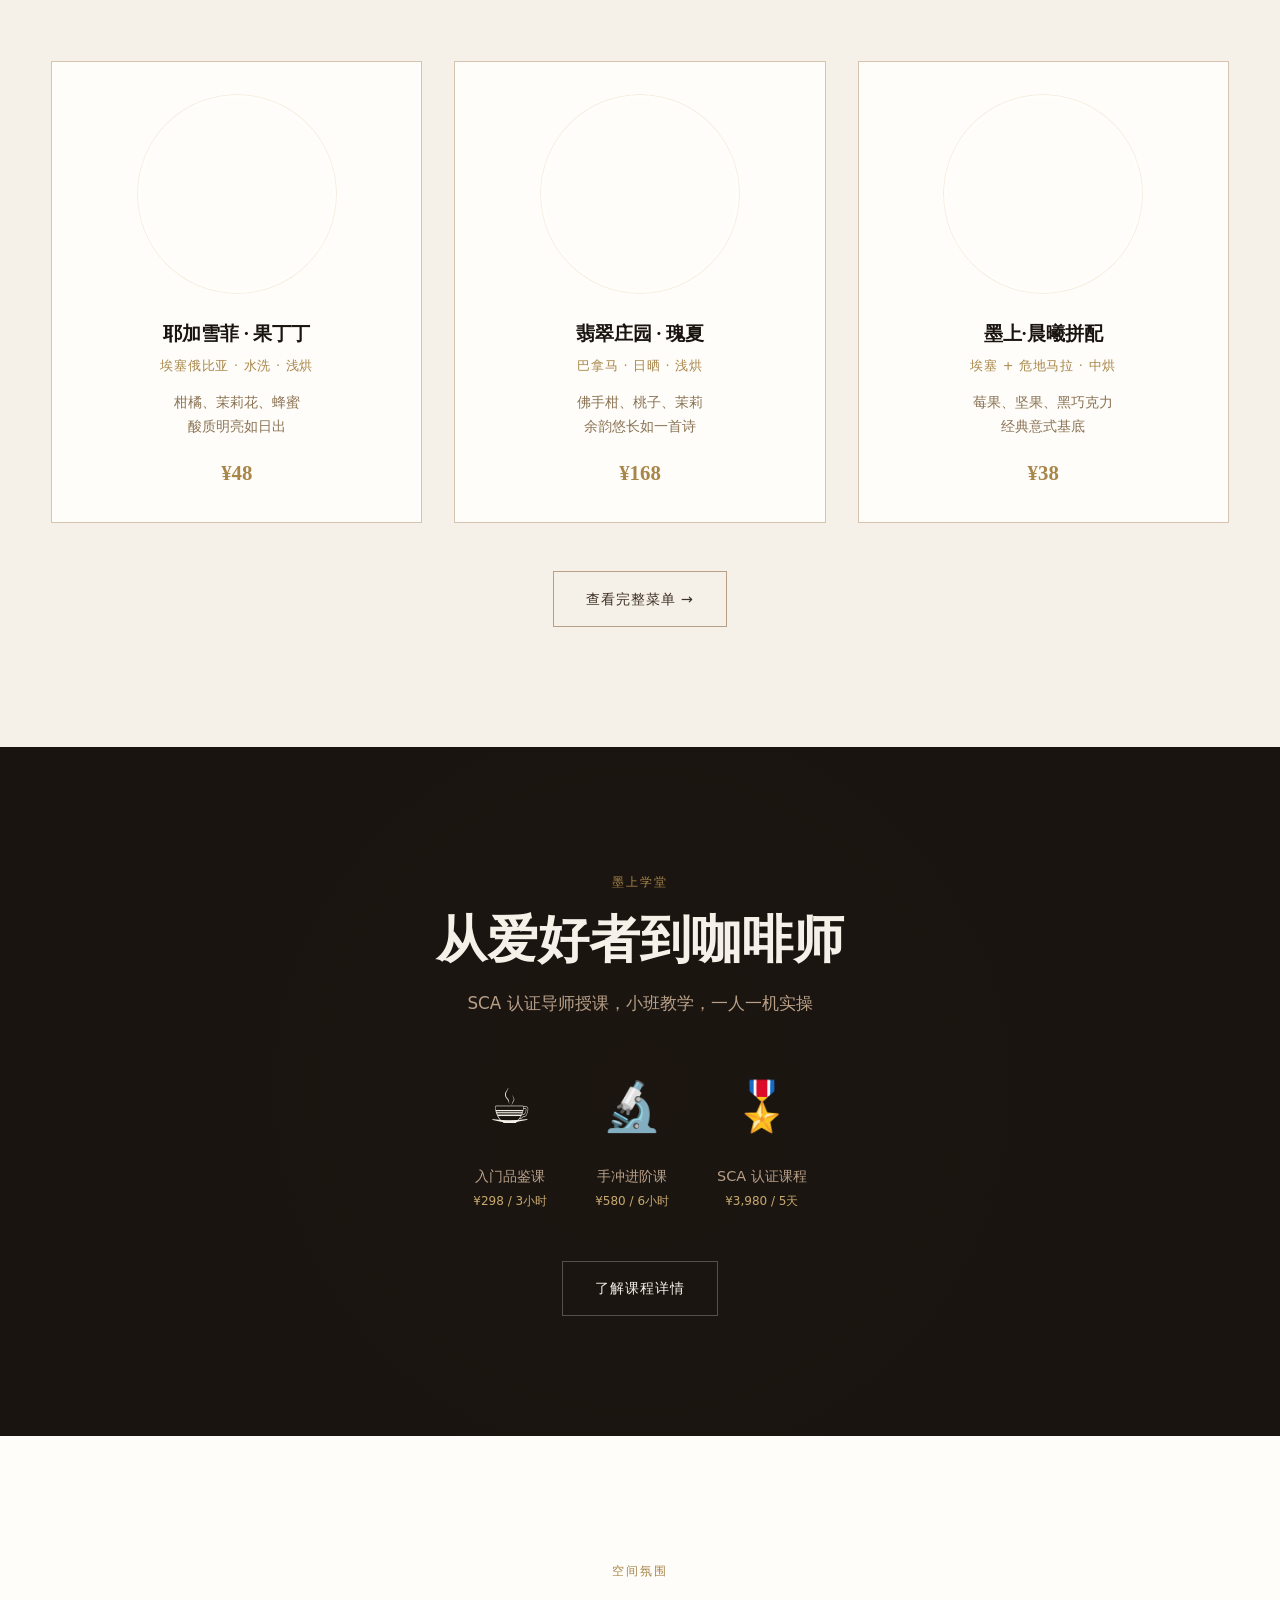
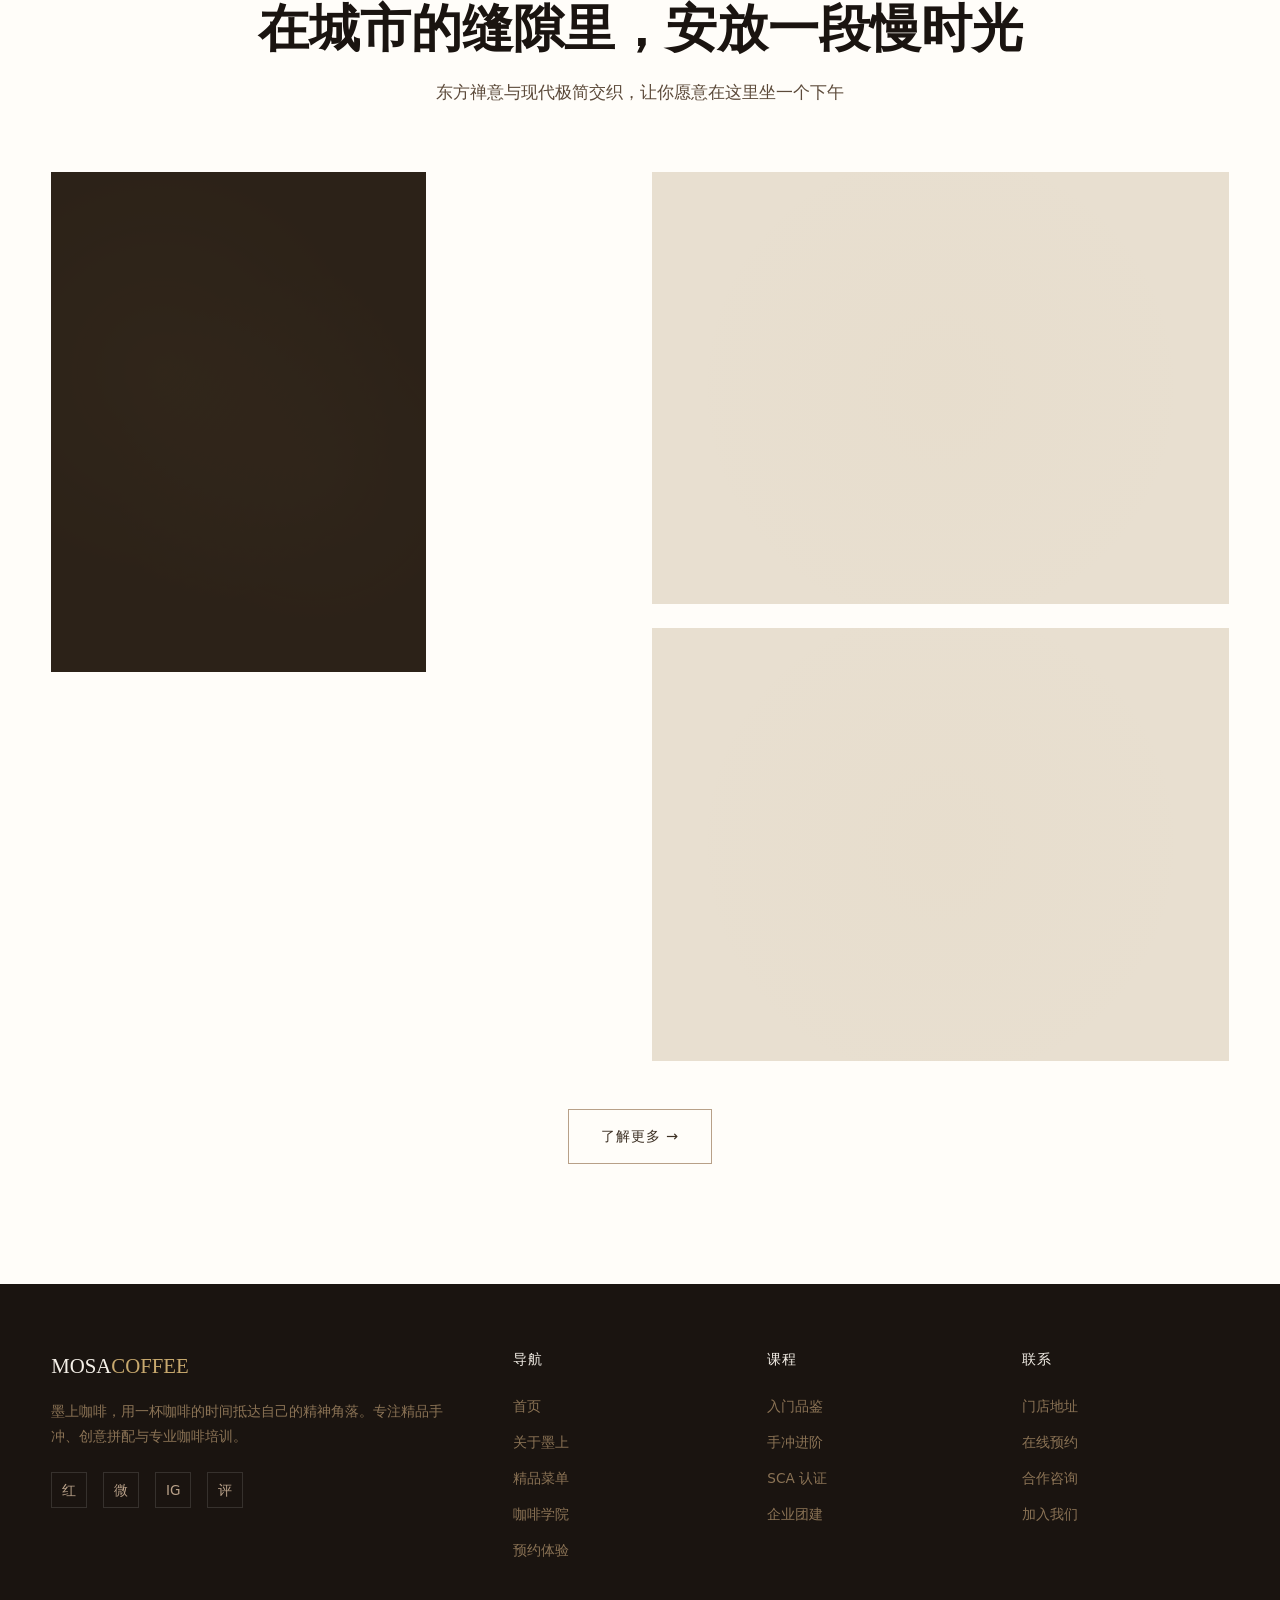
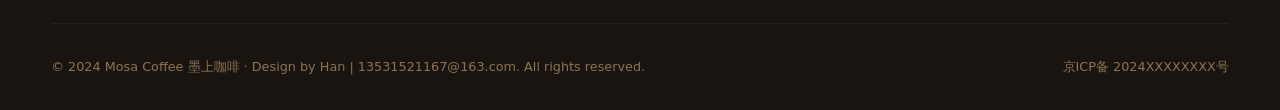
==== commit 46e79d73: "页脚显示邮箱明文" ====
--- a/index.html
+++ b/index.html
@@ -303,7 +303,7 @@
       </div>
     </div>
     <div class="footer-bottom">
-      <span>© 2024 Mosa Coffee 墨上咖啡 · Design by <a href="mailto:13531521167@163.com" style="color:var(--brown-400);text-decoration:none;">Han</a>. All rights reserved.</span>
+      <span>© 2024 Mosa Coffee 墨上咖啡 · Design by Han | 13531521167@163.com. All rights reserved.</span>
       <span>京ICP备 2024XXXXXXXX号</span>
     </div>
   </div>
